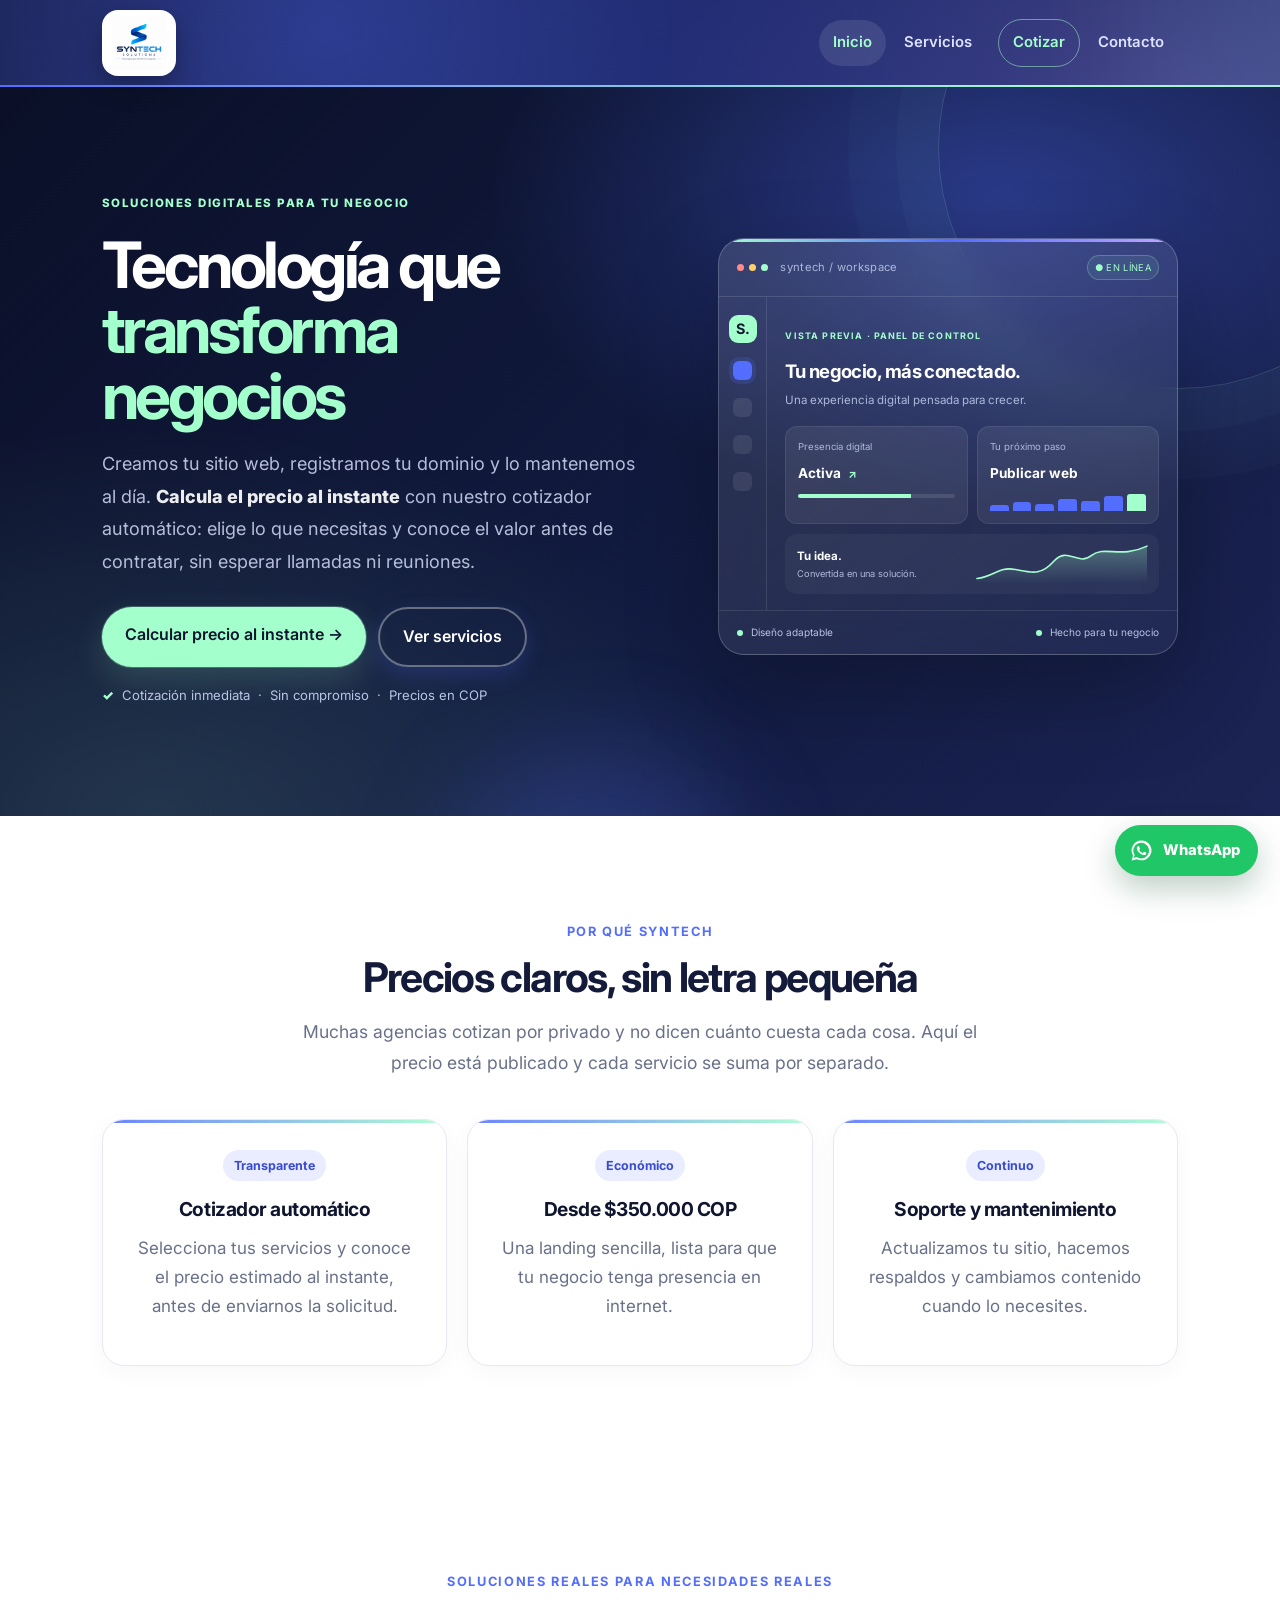
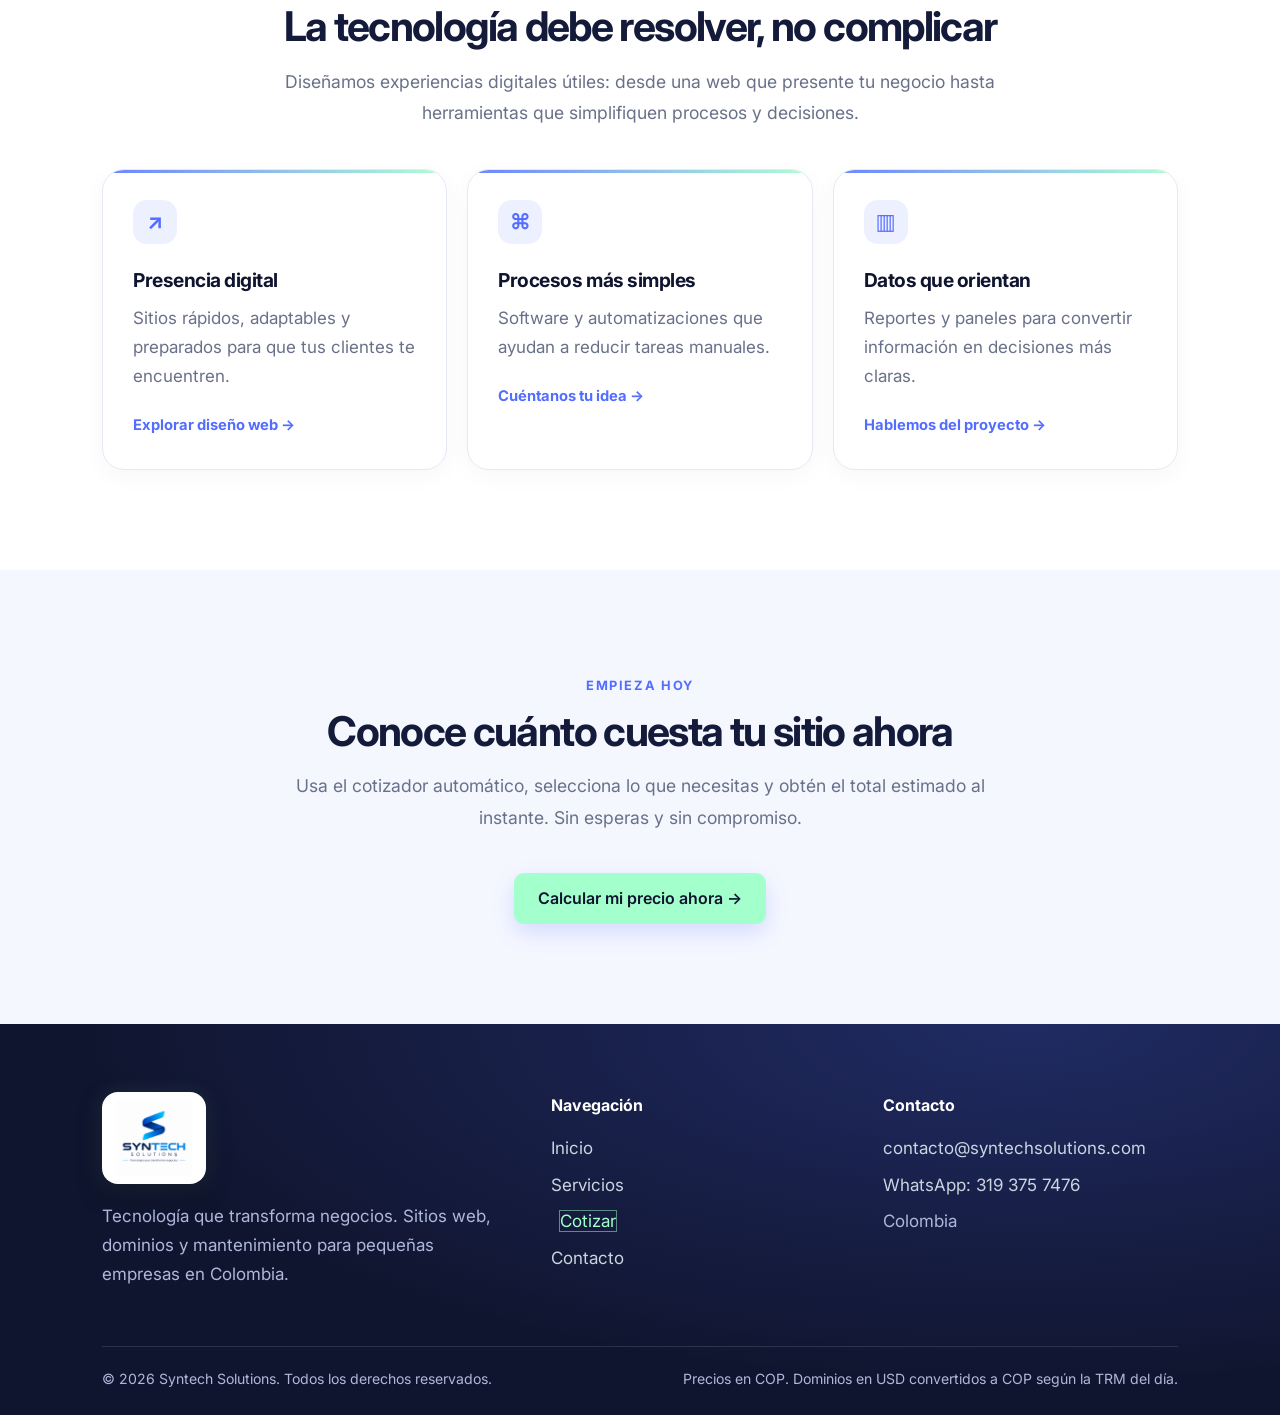
==== index.html @ 9e9812a6 "Sitio web Syntech Solutions v7 Cuatro páginas (inicio, servicios, cotizar, contacto), cotizador en l" ====
<!DOCTYPE html>
<html lang="es">
<head>
<meta charset="UTF-8">
<meta name="viewport" content="width=device-width, initial-scale=1.0">
<title>Sitios web en Colombia desde $350.000 | Syntech Solutions</title>
<meta name="description" content="Creamos tu sitio web desde $350.000 COP, registramos tu dominio .com y damos mantenimiento. Cotiza el precio al instante, sin llamadas ni reuniones.">
<link rel="stylesheet" href="assets/styles.css">
<link rel="icon" href="assets/logo.png">
<link rel="apple-touch-icon" href="assets/logo.png">
<link rel="canonical" href="https://www.syntechsolutions.com/">
<link rel="alternate" hreflang="es-CO" href="https://www.syntechsolutions.com/">
<link rel="alternate" hreflang="x-default" href="https://www.syntechsolutions.com/">
<meta name="robots" content="index, follow, max-image-preview:large, max-snippet:-1">
<meta name="author" content="Syntech Solutions">
<meta name="geo.region" content="CO">
<meta name="theme-color" content="#0c1027">
<link rel="preconnect" href="https://fonts.googleapis.com">
<link rel="preconnect" href="https://fonts.gstatic.com" crossorigin>
<link rel="stylesheet" href="https://fonts.googleapis.com/css2?family=Inter:wght@400;500;600;700;800&display=swap">
<meta property="og:type" content="website">
<meta property="og:site_name" content="Syntech Solutions">
<meta property="og:locale" content="es_CO">
<meta property="og:title" content="Syntech Solutions | Sitios web, dominios y mantenimiento">
<meta property="og:description" content="Creamos tu sitio web desde $350.000 COP, registramos tu dominio .com y damos mantenimiento. Cotiza el precio al instante, sin llamadas ni reuniones.">
<meta property="og:url" content="https://www.syntechsolutions.com/">
<meta property="og:image" content="https://www.syntechsolutions.com/assets/logo.png">
<meta property="og:image:width" content="640">
<meta property="og:image:height" content="640">
<meta property="og:image:alt" content="Logo de Syntech Solutions">
<meta name="twitter:card" content="summary_large_image">
<meta name="twitter:title" content="Syntech Solutions | Sitios web, dominios y mantenimiento">
<meta name="twitter:description" content="Creamos tu sitio web desde $350.000 COP, registramos tu dominio .com y damos mantenimiento. Cotiza el precio al instante, sin llamadas ni reuniones.">
<meta name="twitter:image" content="https://www.syntechsolutions.com/assets/logo.png">
<script type="application/ld+json">
{
  "@context": "https://schema.org",
  "@type": "LocalBusiness",
  "@id": "https://www.syntechsolutions.com/#business",
  "name": "Syntech Solutions",
  "url": "https://www.syntechsolutions.com/",
  "logo": "https://www.syntechsolutions.com/assets/logo.png",
  "image": "https://www.syntechsolutions.com/assets/logo.png",
  "description": "Diseño de sitios web, dominios, mantenimiento y tiendas en línea en Colombia.",
  "telephone": "+57-319-375-7476",
  "email": "contacto@syntechsolutions.com",
  "priceRange": "$$",
  "areaServed": {
    "@type": "Country",
    "name": "Colombia"
  },
  "address": {
    "@type": "PostalAddress",
    "addressCountry": "CO"
  },
  "contactPoint": {
    "@type": "ContactPoint",
    "telephone": "+57-319-375-7476",
    "contactType": "sales",
    "areaServed": "CO",
    "availableLanguage": "Spanish"
  }
}
</script>
<script type="application/ld+json">
{
  "@context": "https://schema.org",
  "@type": "WebSite",
  "@id": "https://www.syntechsolutions.com/#website",
  "url": "https://www.syntechsolutions.com/",
  "name": "Syntech Solutions",
  "inLanguage": "es-CO",
  "publisher": {
    "@id": "https://www.syntechsolutions.com/#business"
  }
}
</script>
</head>
<body>

<header class="site-header">
  <div class="container">
    <a href="index.html" class="logo"><img src="assets/logo.png" alt="Syntech Solutions" width="640" height="640"></a>
    <button class="nav-toggle" type="button" aria-label="Abrir menú" aria-expanded="false">☰</button>
    <nav class="main-nav" id="mainNav">
      <a href="index.html" class="active">Inicio</a>
      <a href="servicios.html">Servicios</a>
      <a href="cotizar.html" class="nav-cta">Cotizar</a>
      <a href="contacto.html">Contacto</a>
    </nav>
  </div>
</header>

<main>
  <section class="hero">
    <div class="container">
      <div class="hero-copy">
        <span class="eyebrow hero-eyebrow">SOLUCIONES DIGITALES PARA TU NEGOCIO</span>
        <h1>Tecnología que <em>transforma negocios</em></h1>
        <p class="lead">Creamos tu sitio web, registramos tu dominio y lo mantenemos al día. <strong>Calcula el precio al instante</strong> con nuestro cotizador automático: elige lo que necesitas y conoce el valor antes de contratar, sin esperar llamadas ni reuniones.</p>
        <div class="actions">
          <a class="btn btn-accent" href="cotizar.html">Calcular precio al instante <span aria-hidden="true">→</span></a>
          <a class="btn btn-outline" href="servicios.html">Ver servicios</a>
        </div>
        <p class="quote-promise"><span aria-hidden="true">✓</span> Cotización inmediata <span aria-hidden="true">·</span> Sin compromiso <span aria-hidden="true">·</span> Precios en COP</p>
      </div>
      <div class="hero-card product-preview">
        <div class="preview-top"><span class="preview-dots"><i></i><i></i><i></i></span><span>syntech / workspace</span><span class="live-pill">● EN LÍNEA</span></div>
        <div class="preview-body">
          <div class="preview-sidebar"><b>S.</b><span class="selected"></span><span></span><span></span><span></span></div>
          <div class="preview-main">
            <div class="preview-greeting"><small>VISTA PREVIA · PANEL DE CONTROL</small><h3>Tu negocio, más conectado.</h3><p>Una experiencia digital pensada para crecer.</p></div>
            <div class="preview-metrics"><div><small>Presencia digital</small><strong>Activa <i>↗</i></strong><span class="metric-line"></span></div><div><small>Tu próximo paso</small><strong>Publicar web</strong><span class="metric-bars"><i></i><i></i><i></i><i></i><i></i><i></i><i></i></span></div></div>
            <div class="preview-chart"><div><b>Tu idea.</b><span>Convertida en una solución.</span></div><svg viewBox="0 0 320 75" role="img" aria-label="Gráfico ascendente decorativo"><defs><linearGradient id="chartFill" x1="0" x2="0" y1="0" y2="1"><stop offset="0" stop-color="#a3ffcb" stop-opacity=".3"/><stop offset="1" stop-color="#a3ffcb" stop-opacity="0"/></linearGradient></defs><path d="M0 65 C35 60 40 42 72 48 S120 60 145 32 S190 42 215 22 S270 28 320 4 L320 75 L0 75Z" fill="url(#chartFill)"/><path d="M0 65 C35 60 40 42 72 48 S120 60 145 32 S190 42 215 22 S270 28 320 4" fill="none" stroke="#a3ffcb" stroke-width="3" stroke-linecap="round"/></svg></div>
          </div>
        </div>
        <div class="preview-foot"><span><i></i> Diseño adaptable</span><span><i></i> Hecho para tu negocio</span></div>
      </div>
    </div>
  </section>

  <section class="block">
    <div class="container center">
      <span class="eyebrow">Por qué Syntech</span>
      <h2 class="title">Precios claros, sin letra pequeña</h2>
      <p class="intro">Muchas agencias cotizan por privado y no dicen cuánto cuesta cada cosa. Aquí el precio está publicado y cada servicio se suma por separado.</p>
      <div class="grid">
        <div class="card">
          <span class="tag">Transparente</span>
          <h3>Cotizador automático</h3>
          <p>Selecciona tus servicios y conoce el precio estimado al instante, antes de enviarnos la solicitud.</p>
        </div>
        <div class="card">
          <span class="tag">Económico</span>
          <h3>Desde $350.000 COP</h3>
          <p>Una landing sencilla, lista para que tu negocio tenga presencia en internet.</p>
        </div>
        <div class="card">
          <span class="tag">Continuo</span>
          <h3>Soporte y mantenimiento</h3>
          <p>Actualizamos tu sitio, hacemos respaldos y cambiamos contenido cuando lo necesites.</p>
        </div>
      </div>
    </div>
  </section>

  <section class="block">
    <div class="container center">
      <span class="eyebrow">Soluciones reales para necesidades reales</span>
      <h2 class="title">La tecnología debe resolver, no complicar</h2>
      <p class="intro">Diseñamos experiencias digitales útiles: desde una web que presente tu negocio hasta herramientas que simplifiquen procesos y decisiones.</p>
      <div class="grid stagger-children">
        <div class="card capability-card"><span class="cap-icon">↗</span><h3>Presencia digital</h3><p>Sitios rápidos, adaptables y preparados para que tus clientes te encuentren.</p><a href="servicios.html">Explorar diseño web →</a></div>
        <div class="card capability-card"><span class="cap-icon">⌘</span><h3>Procesos más simples</h3><p>Software y automatizaciones que ayudan a reducir tareas manuales.</p><a href="contacto.html">Cuéntanos tu idea →</a></div>
        <div class="card capability-card"><span class="cap-icon">▥</span><h3>Datos que orientan</h3><p>Reportes y paneles para convertir información en decisiones más claras.</p><a href="contacto.html">Hablemos del proyecto →</a></div>
      </div>
    </div>
  </section>

  <section class="block soft">
    <div class="container center">
      <span class="eyebrow">Empieza hoy</span>
      <h2 class="title">Conoce cuánto cuesta tu sitio ahora</h2>
      <p class="intro">Usa el cotizador automático, selecciona lo que necesitas y obtén el total estimado al instante. Sin esperas y sin compromiso.</p>
      <a class="btn btn-accent" href="cotizar.html">Calcular mi precio ahora →</a>
    </div>
  </section>
</main>

<footer class="site-footer">
  <div class="container">
    <div class="footer-grid">
      <div>
        <img class="footer-logo" src="assets/logo.png" alt="Syntech Solutions" width="640" height="640" loading="lazy" decoding="async">
        <p>Tecnología que transforma negocios. Sitios web, dominios y mantenimiento para pequeñas empresas en Colombia.</p>
      </div>
      <div>
        <h4>Navegación</h4>
        <ul>
          <li><a href="index.html">Inicio</a></li>
          <li><a href="servicios.html">Servicios</a></li>
          <li><a href="cotizar.html" class="nav-cta">Cotizar</a></li>
          <li><a href="contacto.html">Contacto</a></li>
        </ul>
      </div>
      <div>
        <h4>Contacto</h4>
        <ul>
          <li><a href="mailto:contacto@syntechsolutions.com">contacto@syntechsolutions.com</a></li>
          <li><a href="https://wa.me/573193757476?text=Hola%20Syntech%20Solutions%2C%20quiero%20informaci%C3%B3n%20sobre%20sus%20servicios." target="_blank" rel="noopener noreferrer">WhatsApp: 319 375 7476</a></li>
          <li>Colombia</li>
        </ul>
      </div>
    </div>
    <div class="footer-bottom">
      <span>© 2026 Syntech Solutions. Todos los derechos reservados.</span>
      <span>Precios en COP. Dominios en USD convertidos a COP según la TRM del día.</span>
    </div>
  </div>
</footer>

<a class="whatsapp-float" href="https://wa.me/573193757476?text=Hola%20Syntech%20Solutions%2C%20quiero%20informaci%C3%B3n%20sobre%20sus%20servicios." target="_blank" rel="noopener noreferrer" aria-label="Escríbenos por WhatsApp al 319 375 7476" title="Escríbenos por WhatsApp">
  <svg viewBox="0 0 32 32" aria-hidden="true" focusable="false"><path fill="currentColor" d="M16.02 3.2A12.65 12.65 0 0 0 5.16 22.34L3.4 28.8l6.62-1.73A12.7 12.7 0 1 0 16.02 3.2Zm0 22.99c-1.95 0-3.86-.52-5.53-1.51l-.4-.24-3.93 1.03 1.05-3.83-.26-.42a10.04 10.04 0 1 1 9.07 4.97Zm5.51-7.52c-.3-.15-1.77-.87-2.04-.97-.27-.1-.47-.15-.67.15-.2.3-.77.97-.94 1.17-.17.2-.35.22-.65.07-.3-.15-1.27-.47-2.42-1.5-.9-.8-1.5-1.78-1.68-2.08-.17-.3-.02-.46.13-.61.14-.13.3-.35.45-.52.15-.17.2-.3.3-.5.1-.2.05-.37-.02-.52-.08-.15-.67-1.62-.92-2.22-.24-.58-.49-.5-.67-.51h-.57c-.2 0-.52.07-.79.37-.27.3-1.04 1.02-1.04 2.49s1.07 2.89 1.22 3.09c.15.2 2.1 3.2 5.08 4.49.71.31 1.26.5 1.69.64.71.23 1.36.2 1.87.12.57-.08 1.77-.72 2.02-1.42.25-.7.25-1.3.17-1.42-.07-.13-.27-.2-.57-.35Z"/></svg>
  <span>WhatsApp</span>
</a>
<script src="assets/site-effects.js"></script>
</body>
</html>
---- assets/styles.css ----
:root {
  --brand: #1d4ed8;
  --brand-dark: #0f2a6b;
  --accent: #f59e0b;
  --text: #1f2937;
  --muted: #64748b;
  --bg: #ffffff;
  --soft: #f4f7fb;
  --border: #e2e8f0;
  --radius: 14px;
}

* { box-sizing: border-box; }
html { scroll-behavior: smooth; }
body {
  margin: 0;
  font-family: "Inter", system-ui, -apple-system, "Segoe UI", Roboto, Helvetica, Arial, sans-serif;
  font-size: 17px;
  color: var(--text);
  background: var(--bg);
  line-height: 1.7;
  -webkit-font-smoothing: antialiased;
}
@keyframes slideDown {
  from { transform: translateY(-100%); opacity: 0; }
  to { transform: translateY(0); opacity: 1; }
}
@keyframes shimmer {
  0% { background-position: 0% 50%; }
  100% { background-position: 200% 50%; }
}
@keyframes floatLogo {
  0%, 100% { transform: translateY(0); }
  50% { transform: translateY(-3px); }
}
@keyframes fadeUp {
  from { opacity: 0; transform: translateY(14px); }
  to { opacity: 1; transform: translateY(0); }
}
img { max-width: 100%; display: block; }
a { color: var(--brand); }
.container { max-width: 1120px; margin: 0 auto; padding: 0 22px; }
.is-hidden { display: none !important; }

/* Header */
.site-header {
  position: sticky; top: 0; z-index: 50;
  background: rgba(255,255,255,.94); backdrop-filter: blur(8px);
  border-bottom: 1px solid var(--border);
  animation: slideDown .6s ease-out both;
}
.site-header::after {
  content: ""; position: absolute; left: 0; right: 0; bottom: -1px; height: 3px;
  background: linear-gradient(90deg, var(--brand), var(--accent), #60a5fa, var(--brand));
  background-size: 200% 100%;
  animation: shimmer 4s linear infinite;
}
.site-header { position: sticky; }
.logo img { animation: floatLogo 4s ease-in-out infinite; }
.logo:hover img { animation-duration: 1.2s; }
.site-header .container {
  display: flex; align-items: center; justify-content: space-between;
  gap: 16px; min-height: 72px; flex-wrap: wrap; padding-top: 10px; padding-bottom: 10px;
}
.logo img { height: 44px; width: auto; }
.main-nav { display: flex; gap: 6px; flex-wrap: wrap; }
.main-nav a {
  color: var(--text); text-decoration: none; font-weight: 600;
  padding: 8px 14px; border-radius: 8px; position: relative;
  transition: color .25s, background .25s;
}
.main-nav a::after {
  content: ""; position: absolute; left: 14px; right: 14px; bottom: 3px; height: 2px;
  background: var(--accent); border-radius: 2px;
  transform: scaleX(0); transform-origin: left; transition: transform .3s ease;
}
.main-nav a:hover, .main-nav a.active { color: var(--brand); background: var(--soft); }
.main-nav a:hover::after, .main-nav a.active::after { transform: scaleX(1); }

/* Clientes */
.clients-grid {
  display: grid; gap: 18px;
  grid-template-columns: repeat(auto-fit, minmax(170px, 1fr));
}
.client-logo {
  background: #fff; border: 1px dashed #cbd5e1; border-radius: var(--radius);
  height: 96px; display: flex; align-items: center; justify-content: center;
  color: var(--muted); font-weight: 600; font-size: .95rem;
  transition: transform .25s, box-shadow .25s, border-color .25s;
  animation: fadeUp .6s ease both;
}
.client-logo:hover { transform: translateY(-4px); box-shadow: 0 10px 24px rgba(15,42,107,.10); border-color: var(--brand); }
.client-logo img { max-height: 56px; width: auto; }
.client-logo:nth-child(2) { animation-delay: .08s; }
.client-logo:nth-child(3) { animation-delay: .16s; }
.client-logo:nth-child(4) { animation-delay: .24s; }
.client-logo:nth-child(5) { animation-delay: .32s; }
.client-logo:nth-child(6) { animation-delay: .40s; }

/* Botones */
.btn {
  display: inline-block; background: var(--brand); color: #fff;
  padding: 12px 24px; border-radius: 10px; text-decoration: none;
  font-weight: 600; font-size: 1rem; border: 0; cursor: pointer;
  transition: background .2s, transform .2s;
}
.btn:hover { background: var(--brand-dark); transform: translateY(-1px); }
.btn-accent { background: var(--accent); color: #1f2937; }
.btn-accent:hover { background: #d97706; color: #fff; }
.btn-outline {
  background: transparent; color: var(--brand); border: 2px solid var(--brand);
}
.btn-outline:hover { background: var(--brand); color: #fff; }
.btn-small { padding: 9px 16px; font-size: 0.95rem; }

/* Hero */
.hero {
  background: linear-gradient(135deg, #0f2a6b 0%, #1d4ed8 60%, #3b82f6 100%);
  color: #fff; padding: 88px 0 96px;
}
.hero .container { display: grid; grid-template-columns: 1.2fr 1fr; gap: 40px; align-items: center; }
.hero h1 { font-size: 2.8rem; line-height: 1.15; margin: 0 0 18px; }
.hero p.lead { font-size: 1.2rem; opacity: .92; margin: 0 0 30px; }
.hero .actions { display: flex; gap: 12px; flex-wrap: wrap; }
.hero .btn-outline { color: #fff; border-color: #fff; }
.hero .btn-outline:hover { background: #fff; color: var(--brand-dark); }
.hero-card {
  background: rgba(255,255,255,.1); border: 1px solid rgba(255,255,255,.25);
  border-radius: var(--radius); padding: 28px;
}
.hero-card h3 { margin: 0 0 10px; font-size: 1.2rem; }
.hero-card ul { margin: 0; padding-left: 18px; }
.hero-card li { margin-bottom: 6px; }

/* Secciones */
section.block { padding: 80px 0; }
section.block.soft { background: var(--soft); }
.eyebrow {
  display: inline-block; font-size: .8rem; font-weight: 700; letter-spacing: .08em;
  text-transform: uppercase; color: var(--brand); margin-bottom: 10px;
}
h2.title { font-size: 2.1rem; line-height: 1.2; margin: 0 0 14px; color: var(--brand-dark); }
p.intro { font-size: 1.1rem; color: var(--muted); max-width: 720px; margin: 0 0 40px; }
.center { text-align: center; }
.center p.intro { margin-left: auto; margin-right: auto; }

/* Cards */
.grid { display: grid; gap: 22px; grid-template-columns: repeat(auto-fit, minmax(250px, 1fr)); }
.card {
  background: #fff; border: 1px solid var(--border); border-radius: var(--radius);
  padding: 28px; position: relative; overflow: hidden;
  transition: transform .2s, box-shadow .2s;
}
.card::before {
  content: ""; position: absolute; top: 0; left: 0; right: 0; height: 4px;
  background: linear-gradient(90deg, var(--brand), #60a5fa);
}
.card:hover { transform: translateY(-4px); box-shadow: 0 12px 30px rgba(15,42,107,.10); }
.card h3 { margin: 0 0 8px; font-size: 1.2rem; color: var(--brand-dark); }
.card p { color: var(--muted); margin: 0 0 14px; }
.price { font-size: 1.5rem; font-weight: 800; color: var(--brand); }
.price small { font-size: .9rem; font-weight: 500; color: var(--muted); }
.tag {
  display: inline-block; background: #fef3c7; color: #92400e; font-size: .78rem;
  font-weight: 700; padding: 3px 10px; border-radius: 999px; margin-bottom: 12px;
}
ul.check { list-style: none; padding: 0; margin: 14px 0 0; }
ul.check li { padding-left: 24px; position: relative; margin-bottom: 6px; color: var(--text); font-size: .95rem; }
ul.check li::before {
  content: "✓"; position: absolute; left: 0; color: var(--brand); font-weight: 800;
}

/* Explicación páginas adicionales */
.info-box {
  background: #eff6ff; border-left: 4px solid var(--brand); border-radius: 10px;
  padding: 18px 22px; margin-top: 30px;
}
.info-box strong { color: var(--brand-dark); }
.chips { display: flex; flex-wrap: wrap; gap: 8px; margin-top: 10px; }
.chips span {
  background: #fff; border: 1px solid var(--border); border-radius: 999px;
  padding: 4px 12px; font-size: .9rem;
}

/* Cotizador */
.quote-wrap { display: grid; grid-template-columns: 1fr 360px; gap: 28px; align-items: start; }
@media (max-width: 900px) { .quote-wrap { grid-template-columns: 1fr; } }
.opt {
  background: #fff; border: 1px solid var(--border); border-radius: 12px;
  padding: 18px 20px; margin-bottom: 14px;
}
.opt-head { display: flex; justify-content: space-between; align-items: center; gap: 12px; flex-wrap: wrap; }
.opt-head label { display: flex; align-items: center; gap: 10px; font-weight: 600; cursor: pointer; }
.opt-head input[type=checkbox] { width: 18px; height: 18px; accent-color: var(--brand); }
.opt p.desc { margin: 8px 0 0 28px; color: var(--muted); font-size: .92rem; }
.opt-controls { margin: 12px 0 0 28px; display: flex; gap: 10px; flex-wrap: wrap; align-items: center; }
select, input[type=number] {
  padding: 9px 12px; border: 1px solid var(--border); border-radius: 8px;
  font: inherit; background: #fff;
}
input[type=number] { width: 90px; }
.opt-price { font-weight: 700; color: var(--brand); white-space: nowrap; }
.summary {
  background: #fff; border: 1px solid var(--border); border-radius: var(--radius);
  padding: 26px; position: sticky; top: 96px;
  box-shadow: 0 10px 30px rgba(15,42,107,.08);
}
.summary h3 { margin: 0 0 14px; color: var(--brand-dark); }
.summary ul { list-style: none; padding: 0; margin: 0 0 14px; }
.summary li {
  display: flex; justify-content: space-between; gap: 12px;
  padding: 9px 0; border-bottom: 1px dashed var(--border); font-size: .95rem;
}
.summary .total { font-size: 1.6rem; font-weight: 800; color: var(--brand-dark); margin: 10px 0 4px; }
.summary .fine { font-size: .82rem; color: var(--muted); margin: 0 0 16px; }
.summary .btn { width: 100%; text-align: center; }

/* Formularios */
form.contact { display: grid; gap: 12px; }
form.contact input, form.contact textarea {
  padding: 12px 14px; border: 1px solid var(--border); border-radius: 10px; font: inherit;
}
form.contact button { justify-self: start; }

/* Footer */
.site-footer { background: var(--brand-dark); color: #cbd5e1; padding: 60px 0 24px; margin-top: 0; }
.footer-grid { display: grid; grid-template-columns: 1.4fr 1fr 1fr; gap: 36px; }
@media (max-width: 760px) { .footer-grid { grid-template-columns: 1fr; } }
.site-footer img { height: 40px; width: auto; margin-bottom: 14px; }
.site-footer h4 { color: #fff; margin: 0 0 14px; font-size: 1rem; }
.site-footer ul { list-style: none; padding: 0; margin: 0; }
.site-footer li { margin-bottom: 8px; }
.site-footer a { color: #cbd5e1; text-decoration: none; }
.site-footer a:hover { color: #fff; }
.footer-bottom {
  border-top: 1px solid rgba(255,255,255,.15); margin-top: 40px; padding-top: 20px;
  font-size: .88rem; display: flex; justify-content: space-between; flex-wrap: wrap; gap: 10px;
}

@media (max-width: 860px) {
  .hero .container { grid-template-columns: 1fr; }
  .hero h1 { font-size: 2.2rem; }
  h2.title { font-size: 1.75rem; }
}


/* ===== Syntech visual refresh: product-led, animated and responsive ===== */
:root {
  --brand: #536dff;
  --brand-dark: #10152f;
  --accent: #a3ffcb;
  --text: #20243a;
  --muted: #69718a;
  --soft: #f5f7ff;
  --border: #e4e8f4;
  --radius: 20px;
}
body { color: var(--text); overflow-x: hidden; }
::selection { background: #a3ffcb; color: #10152f; }
.site-header {
  background: rgba(12, 16, 39, .91);
  border-bottom: 1px solid rgba(255,255,255,.12);
  backdrop-filter: blur(18px);
  color: #fff;
}
.site-header::after {
  height: 2px;
  background: linear-gradient(90deg,#536dff,#a3ffcb,#b9a4ff,#536dff);
  background-size: 250% 100%;
}
.site-header .container { min-height: 82px; }
.logo img { height: 48px; filter: drop-shadow(0 0 12px rgba(163,255,203,.15)); }
.main-nav { align-items: center; gap: 4px; }
.main-nav a { color: #dce2ff; padding: 10px 14px; border-radius: 999px; font-size: .93rem; }
.main-nav a:hover,.main-nav a.active { background: rgba(255,255,255,.1); color: #a3ffcb; }
.main-nav a::after { display:none; }
.nav-cta { border: 1px solid rgba(163,255,203,.5); color:#a3ffcb!important; margin-left:8px; }
.nav-toggle { display:none; border:1px solid rgba(255,255,255,.22); background:rgba(255,255,255,.08); color:#fff; border-radius:12px; width:44px; height:44px; font-size:1.35rem; cursor:pointer; }
.hero {
  position:relative; isolation:isolate; overflow:hidden;
  background:
    radial-gradient(ellipse at 78% 15%,rgba(83,109,255,.38),transparent 36%),
    radial-gradient(ellipse at 12% 100%,rgba(163,255,203,.13),transparent 38%),
    linear-gradient(135deg,#0b1028 0%,#111a3f 55%,#1b2454 100%);
  padding: 100px 0 110px;
}
.hero::before,.hero::after { content:""; position:absolute; z-index:-1; pointer-events:none; border-radius:50%; }
.hero::before { width:480px;height:480px;right:-140px;top:-180px;border:1px solid rgba(163,255,203,.17);box-shadow:0 0 0 42px rgba(163,255,203,.025),0 0 0 90px rgba(163,255,203,.02);animation:orbitGlow 18s linear infinite; }
.hero::after { width:300px;height:300px;left:35%;bottom:-230px;background:rgba(83,109,255,.22);filter:blur(50px); }
@keyframes orbitGlow { to { transform:rotate(360deg); } }
.hero .container { grid-template-columns:1.08fr .92fr; gap:clamp(30px,6vw,88px); position:relative; }
.hero h1 { font-size:clamp(2.7rem,5vw,4.65rem); line-height:1.03; letter-spacing:-.055em; max-width:720px; }
.hero h1 em { color:#a3ffcb; font-style:normal; }
.hero p.lead { color:#c4cbe7; font-size:1.13rem; max-width:620px; line-height:1.8; }
.hero .eyebrow { color:#a3ffcb; }
.hero .btn { border-radius:999px; padding:14px 23px; }
.btn { box-shadow:0 8px 22px rgba(83,109,255,.2); transition:transform .25s,box-shadow .25s,background .25s; }
.btn:hover { transform:translateY(-3px);box-shadow:0 14px 32px rgba(83,109,255,.28); }
.btn-accent { background:#a3ffcb;color:#10152f; }
.btn-accent:hover { background:#c0ffdc;color:#10152f; }
.hero .btn-outline { border-color:rgba(255,255,255,.35); color:#fff; }
.hero-card {
  position:relative; overflow:hidden; border-radius:26px; padding:30px;
  background:linear-gradient(145deg,rgba(255,255,255,.13),rgba(255,255,255,.045));
  border:1px solid rgba(255,255,255,.2); box-shadow:0 35px 90px rgba(0,0,0,.25);
  backdrop-filter:blur(18px); animation:cardFloat 6s ease-in-out infinite;
}
.hero-card::before { content:"";position:absolute;inset:0 0 auto;height:3px;background:linear-gradient(90deg,#a3ffcb,#536dff,#c0a7ff); }
@keyframes cardFloat { 0%,100%{transform:translateY(0)}50%{transform:translateY(-8px)} }
.hero-card h3 { color:#fff;font-size:1.2rem; }
.hero-card ul { color:#d3d9f0; padding-left:20px; }
.hero-card li { padding:5px 0; }
.hero-card li::marker { color:#a3ffcb; }
section.block { padding:clamp(58px,8vw,100px) 0; }
h2.title { color:#141a3a; font-size:clamp(1.8rem,3.2vw,2.8rem); letter-spacing:-.04em; }
.eyebrow { color:#536dff; letter-spacing:.13em; }
p.intro { line-height:1.8; }
.block.soft { background:linear-gradient(180deg,#f5f7ff,#eef2ff); }
.grid { gap:20px; }
.card {
  border-radius:22px; padding:30px; border:1px solid #e5e9f5;
  box-shadow:0 6px 24px rgba(23,33,78,.035);
  transition:transform .3s cubic-bezier(.2,.8,.2,1),box-shadow .3s,border-color .3s;
}
.card::before { height:3px;background:linear-gradient(90deg,#536dff,#a3ffcb);opacity:.85; }
.card:hover { transform:translateY(-7px);box-shadow:0 22px 48px rgba(28,39,92,.11);border-color:#c8d0ff; }
.card h3 { letter-spacing:-.025em; }
.tag { background:#e9edff;color:#394bd1;border-radius:999px;padding:5px 11px; }
.price { color:#4f63f5; }
.info-box { background:#eef2ff;border-radius:14px;border-left-color:#536dff; }
.chips span { border-radius:999px; }
.opt { border-radius:18px; padding:22px; box-shadow:0 8px 25px rgba(24,34,82,.035); transition:border-color .2s,transform .2s,box-shadow .2s; }
.opt:focus-within,.opt:hover { border-color:#bfc8ff; box-shadow:0 12px 30px rgba(35,49,120,.08); }
.summary { border-radius:22px; border-color:#dfe4f6; box-shadow:0 20px 55px rgba(22,31,82,.12); }
.summary .total { color:#4d60ef; }
form.contact input,form.contact textarea,form.contact select { width:100%; background:#fbfcff; border-radius:12px; border-color:#dfe4f3; transition:border-color .2s,box-shadow .2s; }
form.contact input:focus,form.contact textarea:focus,form.contact select:focus { outline:none;border-color:#536dff;box-shadow:0 0 0 4px rgba(83,109,255,.12); }
.site-footer { background:radial-gradient(ellipse at 80% 0%,#202b63,#10152f 65%); color:#aeb8db; padding-top:68px; }
.site-footer img { filter:drop-shadow(0 0 10px rgba(163,255,203,.1)); }
.site-footer a { transition:color .2s; }
.footer-bottom { border-color:rgba(255,255,255,.12); }
.reveal { opacity:0; transform:translateY(22px); transition:opacity .7s ease,transform .7s cubic-bezier(.2,.8,.2,1); }
.reveal.is-visible { opacity:1; transform:translateY(0); }
.stagger-children > * { opacity:0; transform:translateY(16px); animation:fadeUp .65s ease forwards; }
.stagger-children > *:nth-child(2){animation-delay:.08s}.stagger-children > *:nth-child(3){animation-delay:.16s}.stagger-children > *:nth-child(4){animation-delay:.24s}
.scroll-progress { position:fixed;top:0;left:0;height:3px;width:0;background:linear-gradient(90deg,#536dff,#a3ffcb);z-index:1000; }
.back-top { position:fixed;right:22px;bottom:22px;z-index:40;width:46px;height:46px;border:0;border-radius:50%;background:#a3ffcb;color:#10152f;font-size:1.2rem;box-shadow:0 8px 25px #10152f30;cursor:pointer;opacity:0;transform:translateY(12px);pointer-events:none;transition:.25s; }
.back-top.visible { opacity:1;transform:none;pointer-events:auto; }
@media(max-width:860px) {
 .site-header .container { flex-wrap:nowrap;min-height:72px; }
 .nav-toggle { display:block;flex-shrink:0; }
 .main-nav { display:none;position:absolute;top:100%;left:0;right:0;padding:14px 22px 20px;background:rgba(12,16,39,.98);border-bottom:1px solid rgba(255,255,255,.12);flex-direction:column;align-items:stretch;gap:5px;box-shadow:0 18px 30px #080d2530; }
 .main-nav.open { display:flex; }
 .main-nav a { padding:12px 14px;border-radius:12px; }
 .main-nav .nav-cta { margin:5px 0 0;text-align:center; }
 .hero { padding:70px 0 76px; }
 .hero .container { grid-template-columns:1fr; }
 .hero h1 { font-size:clamp(2.5rem,9vw,3.5rem); }
 .hero-card { animation:none; }
 .footer-grid { grid-template-columns:1fr;gap:28px; }
}
@media(prefers-reduced-motion:reduce) {
 *,*::before,*::after { animation-duration:.01ms!important;animation-iteration-count:1!important;scroll-behavior:auto!important;transition-duration:.01ms!important; }
 .reveal { opacity:1;transform:none; }
}

/* Interactive product mockup in the homepage hero */
.product-preview { padding:0; color:#fff; min-width:0; }
.preview-top { display:flex;align-items:center;gap:12px;padding:16px 18px;border-bottom:1px solid rgba(255,255,255,.12);font-size:.7rem;color:#aeb8db;letter-spacing:.03em; }
.preview-dots { display:flex;gap:5px; }.preview-dots i { width:7px;height:7px;border-radius:50%;background:#657095; }.preview-dots i:first-child{background:#ff8b8b}.preview-dots i:nth-child(2){background:#ffd16a}.preview-dots i:nth-child(3){background:#a3ffcb}
.live-pill { margin-left:auto;font-size:.58rem;color:#a3ffcb;background:#a3ffcb16;border:1px solid #a3ffcb40;padding:4px 7px;border-radius:999px;white-space:nowrap; }
.preview-body { display:grid;grid-template-columns:48px 1fr;min-height:295px; }
.preview-sidebar { border-right:1px solid rgba(255,255,255,.1);display:flex;align-items:center;flex-direction:column;gap:18px;padding:18px 8px; }
.preview-sidebar b { display:grid;place-items:center;width:28px;height:28px;border-radius:9px;background:#a3ffcb;color:#10152f;font-size:.9rem; }
.preview-sidebar span { width:19px;height:19px;border-radius:6px;background:#ffffff16; }.preview-sidebar span.selected{background:#536dff;box-shadow:0 0 0 4px #536dff30}
.preview-main { padding:22px 18px 16px;min-width:0; }
.preview-greeting small { color:#a3ffcb;font-size:.56rem;letter-spacing:.13em;font-weight:700; }
.preview-greeting h3 { margin:8px 0 4px;font-size:1.16rem;letter-spacing:-.03em; }
.preview-greeting p { margin:0;color:#aeb8db;font-size:.72rem;line-height:1.5; }
.preview-metrics { display:grid;grid-template-columns:1fr 1fr;gap:9px;margin-top:17px; }
.preview-metrics>div { padding:12px;border-radius:12px;background:rgba(255,255,255,.07);border:1px solid rgba(255,255,255,.08);min-width:0; }
.preview-metrics small { display:block;color:#aeb8db;font-size:.6rem; }
.preview-metrics strong { display:block;margin:7px 0 9px;font-size:.85rem; }.preview-metrics strong i{font-size:.7rem;color:#a3ffcb;font-style:normal;margin-left:4px}
.metric-line { display:block;width:100%;height:4px;border-radius:5px;background:linear-gradient(90deg,#a3ffcb 72%,#ffffff1c 72%); }
.metric-bars { height:17px;display:flex;align-items:end;gap:4px; }.metric-bars i{display:block;flex:1;border-radius:3px 3px 0 0;background:#536dff}.metric-bars i:nth-child(1){height:35%}.metric-bars i:nth-child(2){height:58%}.metric-bars i:nth-child(3){height:42%}.metric-bars i:nth-child(4){height:76%}.metric-bars i:nth-child(5){height:60%}.metric-bars i:nth-child(6){height:90%}.metric-bars i:nth-child(7){height:100%;background:#a3ffcb}
.preview-chart { margin-top:10px;display:flex;align-items:center;justify-content:space-between;gap:6px;padding:10px 12px;border-radius:12px;background:rgba(255,255,255,.045); }
.preview-chart div { flex-shrink:0; }.preview-chart b,.preview-chart span { display:block; }.preview-chart b{font-size:.72rem}.preview-chart span{font-size:.58rem;color:#aeb8db}.preview-chart svg{width:54%;max-width:170px;overflow:visible}
.preview-foot { display:flex;justify-content:space-between;gap:10px;padding:13px 18px;border-top:1px solid rgba(255,255,255,.1);color:#b9c3e5;font-size:.63rem; }
.preview-foot i { display:inline-block;width:6px;height:6px;border-radius:50%;background:#a3ffcb;margin-right:5px; }
.capability-card { text-align:left; }.cap-icon { display:grid;place-items:center;width:44px;height:44px;border-radius:14px;background:#edf0ff;color:#536dff;font-size:1.35rem;font-weight:700;margin-bottom:20px; }.capability-card a { display:inline-block;margin-top:8px;text-decoration:none;font-weight:700;font-size:.92rem;color:#536dff; }.capability-card a:hover { color:#2838b5; }
@media(max-width:520px){.preview-body{grid-template-columns:36px 1fr}.preview-sidebar{padding:15px 5px}.preview-main{padding:18px 11px 12px}.preview-chart span{max-width:115px}.preview-foot{font-size:.55rem;padding:12px 10px}.preview-top{padding:13px 12px}}


/* Homepage clarity: readable brand, stronger headline and immediate quote CTA */
.logo img { width: 220px; height: auto; max-height: 54px; }
.hero h1 { color: #ffffff; text-wrap: balance; }
.hero h1 em { color: #a3ffcb; }
.hero-eyebrow { display: inline-block; color: #a3ffcb; font-size: .72rem; font-weight: 800; margin-bottom: 18px; }
.hero-copy .lead strong { color: #ffffff; font-weight: 800; }
.hero .btn-accent { box-shadow: 0 0 0 1px rgba(163,255,203,.25), 0 12px 32px rgba(163,255,203,.16); }
.quote-promise { display: flex; flex-wrap: wrap; gap: 8px; align-items: center; color: #b9c4e6; font-size: .82rem; margin: 17px 0 0 !important; }
.quote-promise span:first-child { color: #a3ffcb; font-weight: 900; }
@media(max-width:520px) { .logo img { width: 178px; max-height: 46px; } .hero-eyebrow { font-size: .64rem; letter-spacing: .08em; } .quote-promise { font-size: .76rem; } }

/* WhatsApp: contacto persistente en todas las páginas */
.whatsapp-float { position:fixed; right:22px; bottom:24px; z-index:90; display:flex; align-items:center; gap:9px; padding:13px 18px 13px 14px; border-radius:999px; background:#20c766; color:#fff; font-weight:800; font-size:.92rem; text-decoration:none; box-shadow:0 12px 32px rgba(11,80,43,.28); transition:transform .2s ease,box-shadow .2s ease,background .2s ease; }
.whatsapp-float svg { width:25px; height:25px; flex:none; }
.whatsapp-float:hover { background:#16b85a; transform:translateY(-4px); box-shadow:0 16px 36px rgba(11,80,43,.36); }
.whatsapp-float:focus-visible { outline:3px solid #10152f; outline-offset:4px; }
.back-top { bottom:92px; }
@media(max-width:520px) { .whatsapp-float { right:14px; bottom:16px; padding:12px; gap:0; } .whatsapp-float span { position:absolute; width:1px; height:1px; padding:0; margin:-1px; overflow:hidden; clip:rect(0,0,0,0); white-space:nowrap; border:0; } .whatsapp-float svg { width:28px;height:28px; } .back-top { bottom:78px; right:17px; } }

/* ===== v4: header animado y logo nuevo ===== */
@keyframes headerAurora {
  0%   { background-position: 0% 0%, 100% 0%, 50% 100%, 0% 50%, 0 0; }
  50%  { background-position: 100% 60%, 0% 40%, 20% 100%, 100% 50%, 14px 14px; }
  100% { background-position: 40% 100%, 60% 100%, 90% 60%, 0% 50%, 28px 28px; }
}
.site-header { isolation: isolate; }
.site-header::before {
  content: ""; position: absolute; inset: 0; z-index: -1; pointer-events: none;
  background-image:
    radial-gradient(circle at 15% 20%, rgba(83,109,255,.45), transparent 42%),
    radial-gradient(circle at 80% 30%, rgba(163,255,203,.25), transparent 40%),
    radial-gradient(circle at 55% 110%, rgba(185,164,255,.32), transparent 45%),
    linear-gradient(115deg, #0c1027 0%, #16216a 50%, #0c1027 100%),
    url("data:image/svg+xml,%3Csvg xmlns='http://www.w3.org/2000/svg' width='28' height='28'%3E%3Ccircle cx='2' cy='2' r='1.2' fill='%23ffffff' fill-opacity='.22'/%3E%3C/svg%3E");
  background-size: 170% 170%, 170% 170%, 170% 170%, 220% 220%, 28px 28px;
  background-repeat: no-repeat, no-repeat, no-repeat, no-repeat, repeat;
  animation: headerAurora 16s ease-in-out infinite alternate;
}
.logo {
  display: inline-flex; align-items: center; background: #fff; border-radius: 16px;
  padding: 6px 10px; box-shadow: 0 10px 26px rgba(0,0,0,.28);
  transition: transform .25s ease, box-shadow .25s ease;
}
.logo:hover { transform: translateY(-2px); box-shadow: 0 14px 32px rgba(163,255,203,.25); }
.site-header .logo img { height: 66px; width: auto; filter: none; }
.site-footer .footer-logo {
  background: #fff; border-radius: 16px; padding: 8px 14px;
  height: 92px; width: auto; display: block; margin-bottom: 18px;
  box-shadow: 0 10px 26px rgba(0,0,0,.25);
}
@media (prefers-reduced-motion: reduce) {
  .site-header::before { animation: none; }
  .logo:hover { transform: none; }
}

/* ===== SEO: preguntas frecuentes ===== */
.faq { display: grid; gap: 12px; max-width: 820px; margin: 0 auto; text-align: left; }
.faq details { background: #fff; border: 1px solid #dfe4f3; border-radius: 14px; padding: 18px 22px; }
.faq summary { font-weight: 700; color: #0f2a6b; cursor: pointer; list-style: none; }
.faq summary::-webkit-details-marker { display: none; }
.faq summary::after { content: "+"; float: right; color: #536dff; font-weight: 800; }
.faq details[open] summary::after { content: "–"; }
.faq p { margin: 10px 0 0; color: #5b6482; }
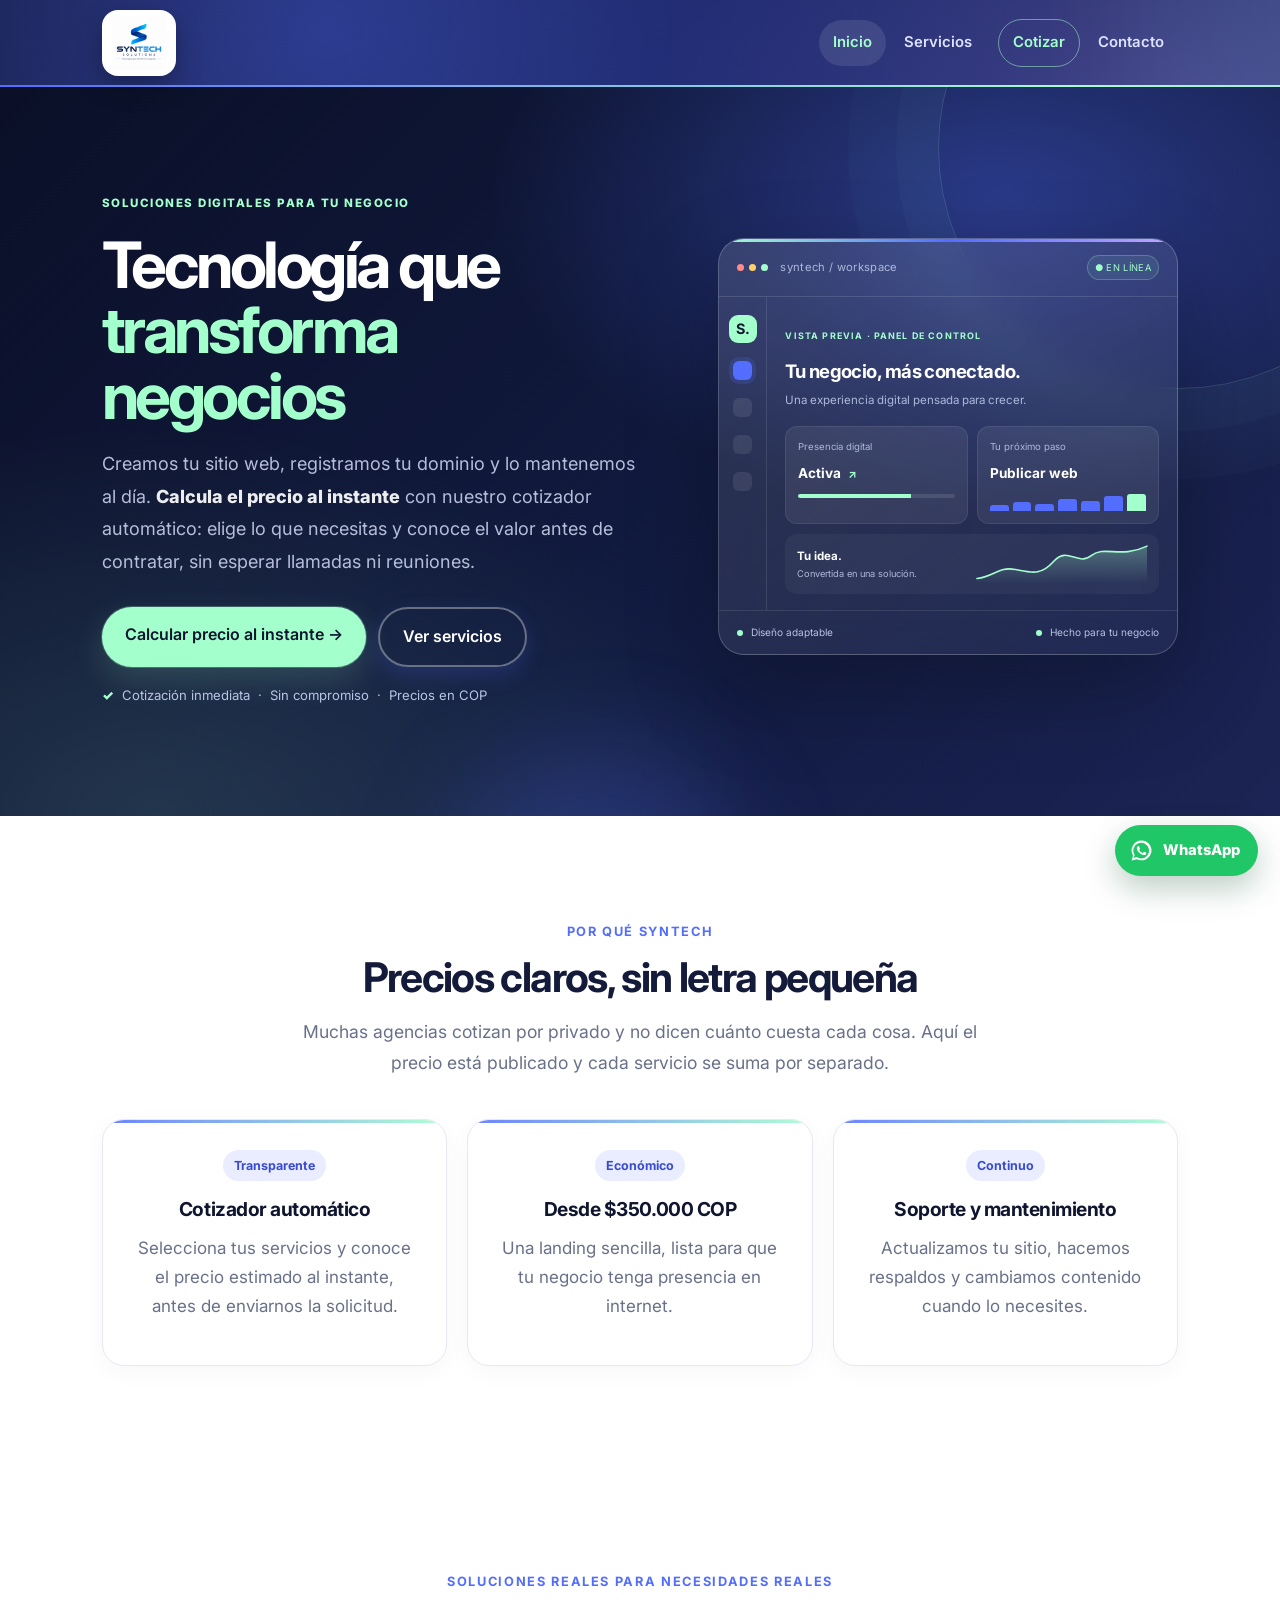
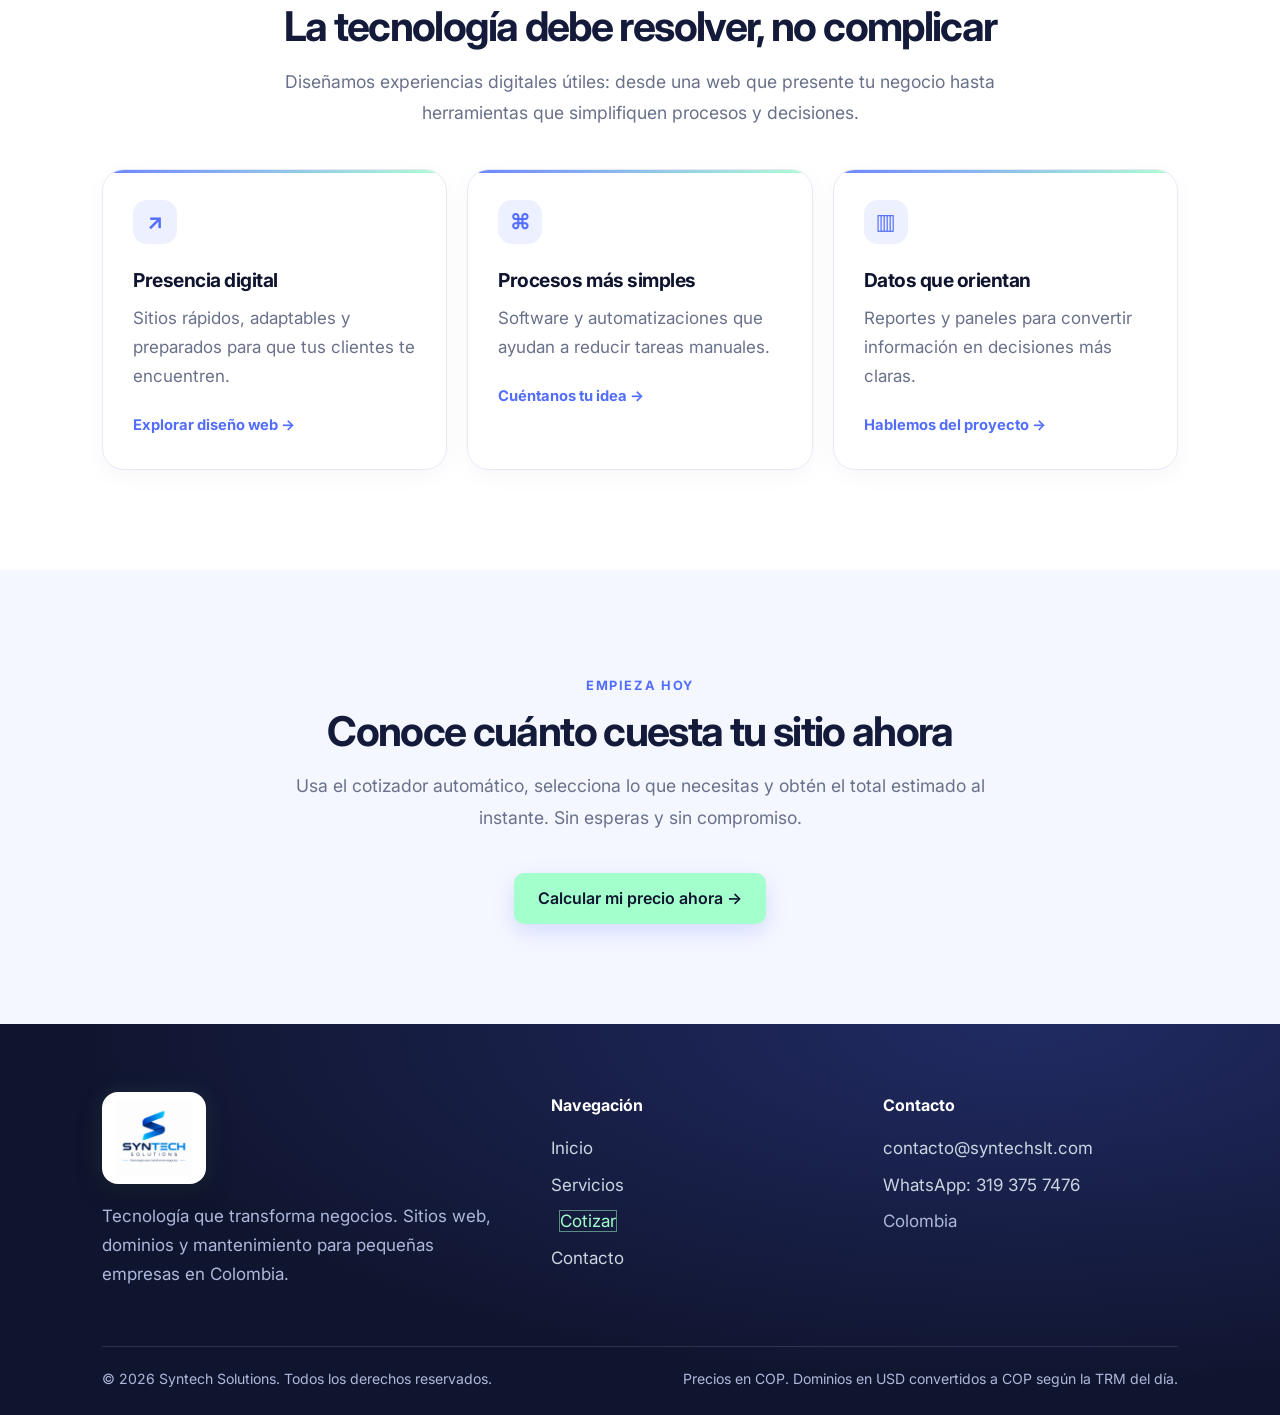
==== commit af67b55b: "Actualiza dominio a syntechslt.com Co-Authored-By: Claude Haiku 5.5 <noreply@anthropic.com> Claude-S" ====
--- a/index.html
+++ b/index.html
@@ -8,9 +8,9 @@
 <link rel="stylesheet" href="assets/styles.css">
 <link rel="icon" href="assets/logo.png">
 <link rel="apple-touch-icon" href="assets/logo.png">
-<link rel="canonical" href="https://www.syntechsolutions.com/">
-<link rel="alternate" hreflang="es-CO" href="https://www.syntechsolutions.com/">
-<link rel="alternate" hreflang="x-default" href="https://www.syntechsolutions.com/">
+<link rel="canonical" href="https://www.syntechslt.com/">
+<link rel="alternate" hreflang="es-CO" href="https://www.syntechslt.com/">
+<link rel="alternate" hreflang="x-default" href="https://www.syntechslt.com/">
 <meta name="robots" content="index, follow, max-image-preview:large, max-snippet:-1">
 <meta name="author" content="Syntech Solutions">
 <meta name="geo.region" content="CO">
@@ -23,27 +23,27 @@
 <meta property="og:locale" content="es_CO">
 <meta property="og:title" content="Syntech Solutions | Sitios web, dominios y mantenimiento">
 <meta property="og:description" content="Creamos tu sitio web desde $350.000 COP, registramos tu dominio .com y damos mantenimiento. Cotiza el precio al instante, sin llamadas ni reuniones.">
-<meta property="og:url" content="https://www.syntechsolutions.com/">
-<meta property="og:image" content="https://www.syntechsolutions.com/assets/logo.png">
+<meta property="og:url" content="https://www.syntechslt.com/">
+<meta property="og:image" content="https://www.syntechslt.com/assets/logo.png">
 <meta property="og:image:width" content="640">
 <meta property="og:image:height" content="640">
 <meta property="og:image:alt" content="Logo de Syntech Solutions">
 <meta name="twitter:card" content="summary_large_image">
 <meta name="twitter:title" content="Syntech Solutions | Sitios web, dominios y mantenimiento">
 <meta name="twitter:description" content="Creamos tu sitio web desde $350.000 COP, registramos tu dominio .com y damos mantenimiento. Cotiza el precio al instante, sin llamadas ni reuniones.">
-<meta name="twitter:image" content="https://www.syntechsolutions.com/assets/logo.png">
+<meta name="twitter:image" content="https://www.syntechslt.com/assets/logo.png">
 <script type="application/ld+json">
 {
   "@context": "https://schema.org",
   "@type": "LocalBusiness",
-  "@id": "https://www.syntechsolutions.com/#business",
+  "@id": "https://www.syntechslt.com/#business",
   "name": "Syntech Solutions",
-  "url": "https://www.syntechsolutions.com/",
-  "logo": "https://www.syntechsolutions.com/assets/logo.png",
-  "image": "https://www.syntechsolutions.com/assets/logo.png",
+  "url": "https://www.syntechslt.com/",
+  "logo": "https://www.syntechslt.com/assets/logo.png",
+  "image": "https://www.syntechslt.com/assets/logo.png",
   "description": "Diseño de sitios web, dominios, mantenimiento y tiendas en línea en Colombia.",
   "telephone": "+57-319-375-7476",
-  "email": "contacto@syntechsolutions.com",
+  "email": "contacto@syntechslt.com",
   "priceRange": "$$",
   "areaServed": {
     "@type": "Country",
@@ -66,12 +66,12 @@
 {
   "@context": "https://schema.org",
   "@type": "WebSite",
-  "@id": "https://www.syntechsolutions.com/#website",
-  "url": "https://www.syntechsolutions.com/",
+  "@id": "https://www.syntechslt.com/#website",
+  "url": "https://www.syntechslt.com/",
   "name": "Syntech Solutions",
   "inLanguage": "es-CO",
   "publisher": {
-    "@id": "https://www.syntechsolutions.com/#business"
+    "@id": "https://www.syntechslt.com/#business"
   }
 }
 </script>
@@ -186,7 +186,7 @@
       <div>
         <h4>Contacto</h4>
         <ul>
-          <li><a href="mailto:contacto@syntechsolutions.com">contacto@syntechsolutions.com</a></li>
+          <li><a href="mailto:contacto@syntechslt.com">contacto@syntechslt.com</a></li>
           <li><a href="https://wa.me/573193757476?text=Hola%20Syntech%20Solutions%2C%20quiero%20informaci%C3%B3n%20sobre%20sus%20servicios." target="_blank" rel="noopener noreferrer">WhatsApp: 319 375 7476</a></li>
           <li>Colombia</li>
         </ul>
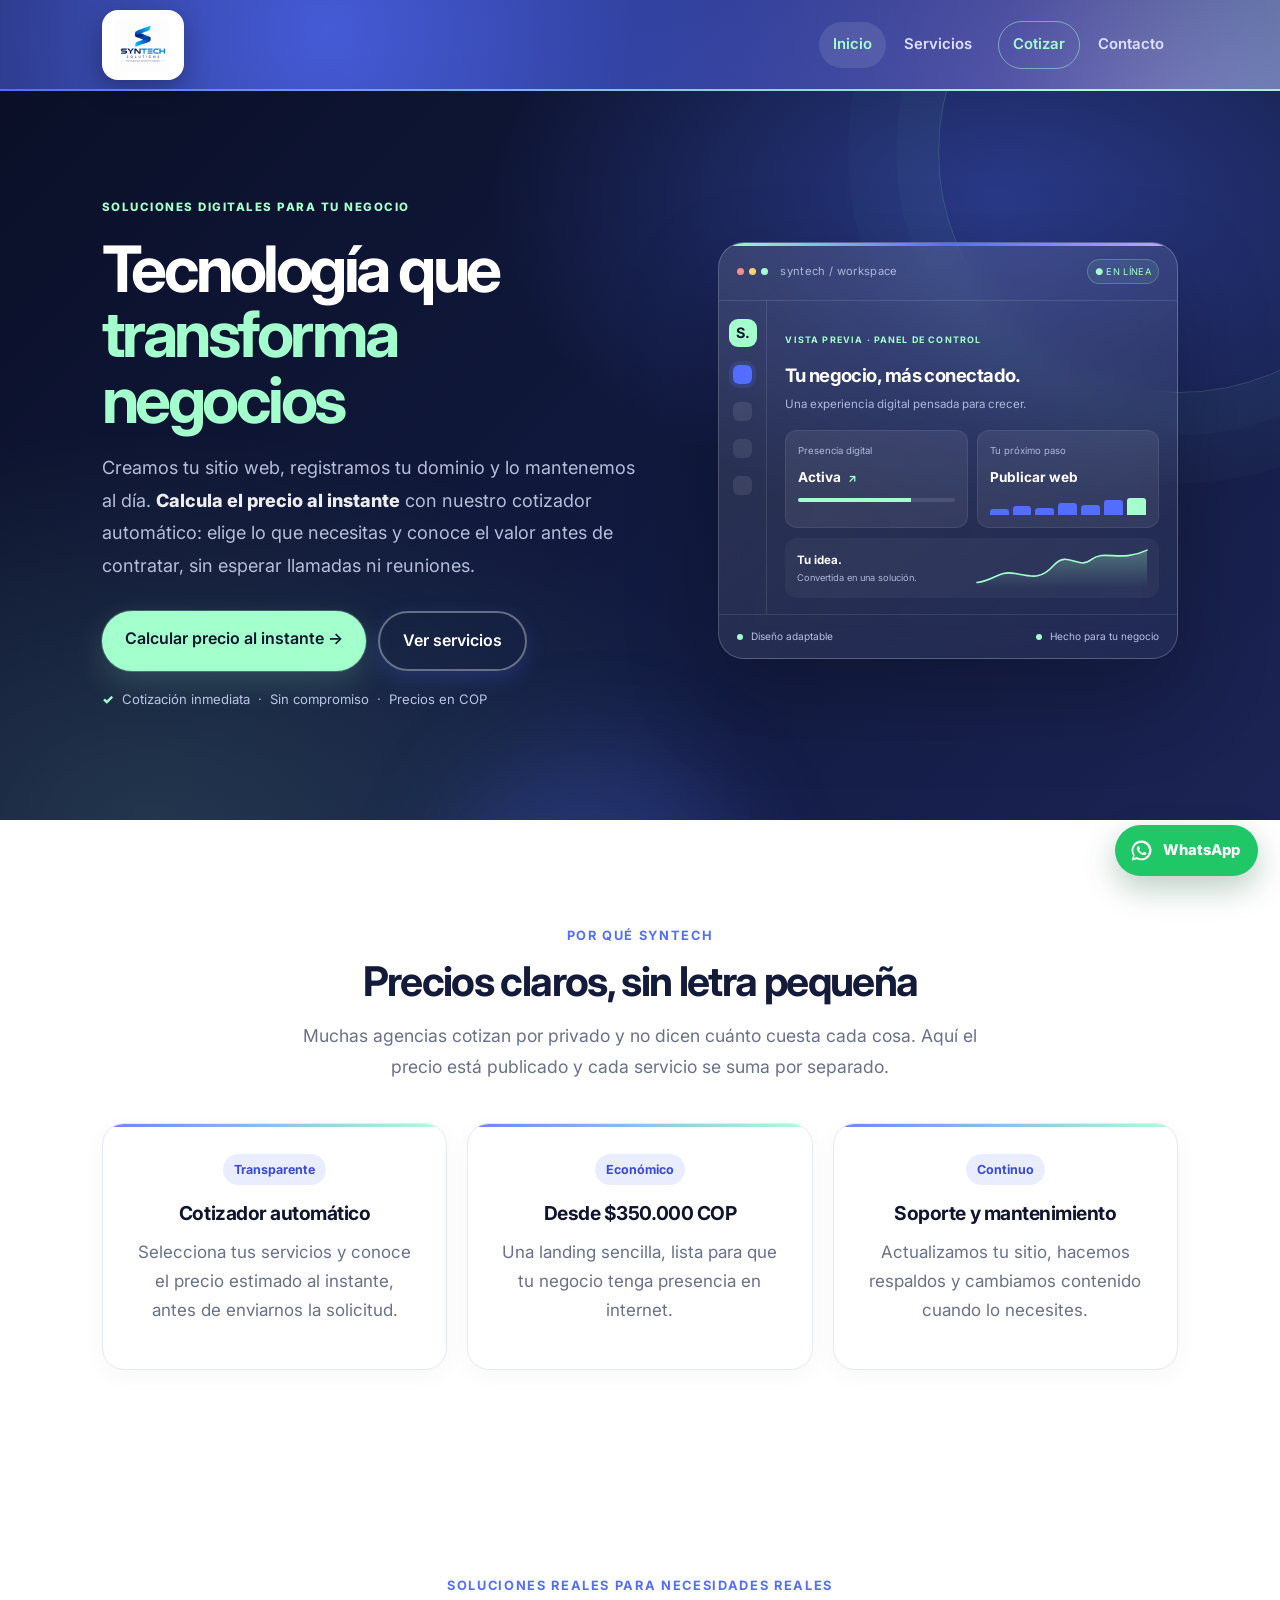
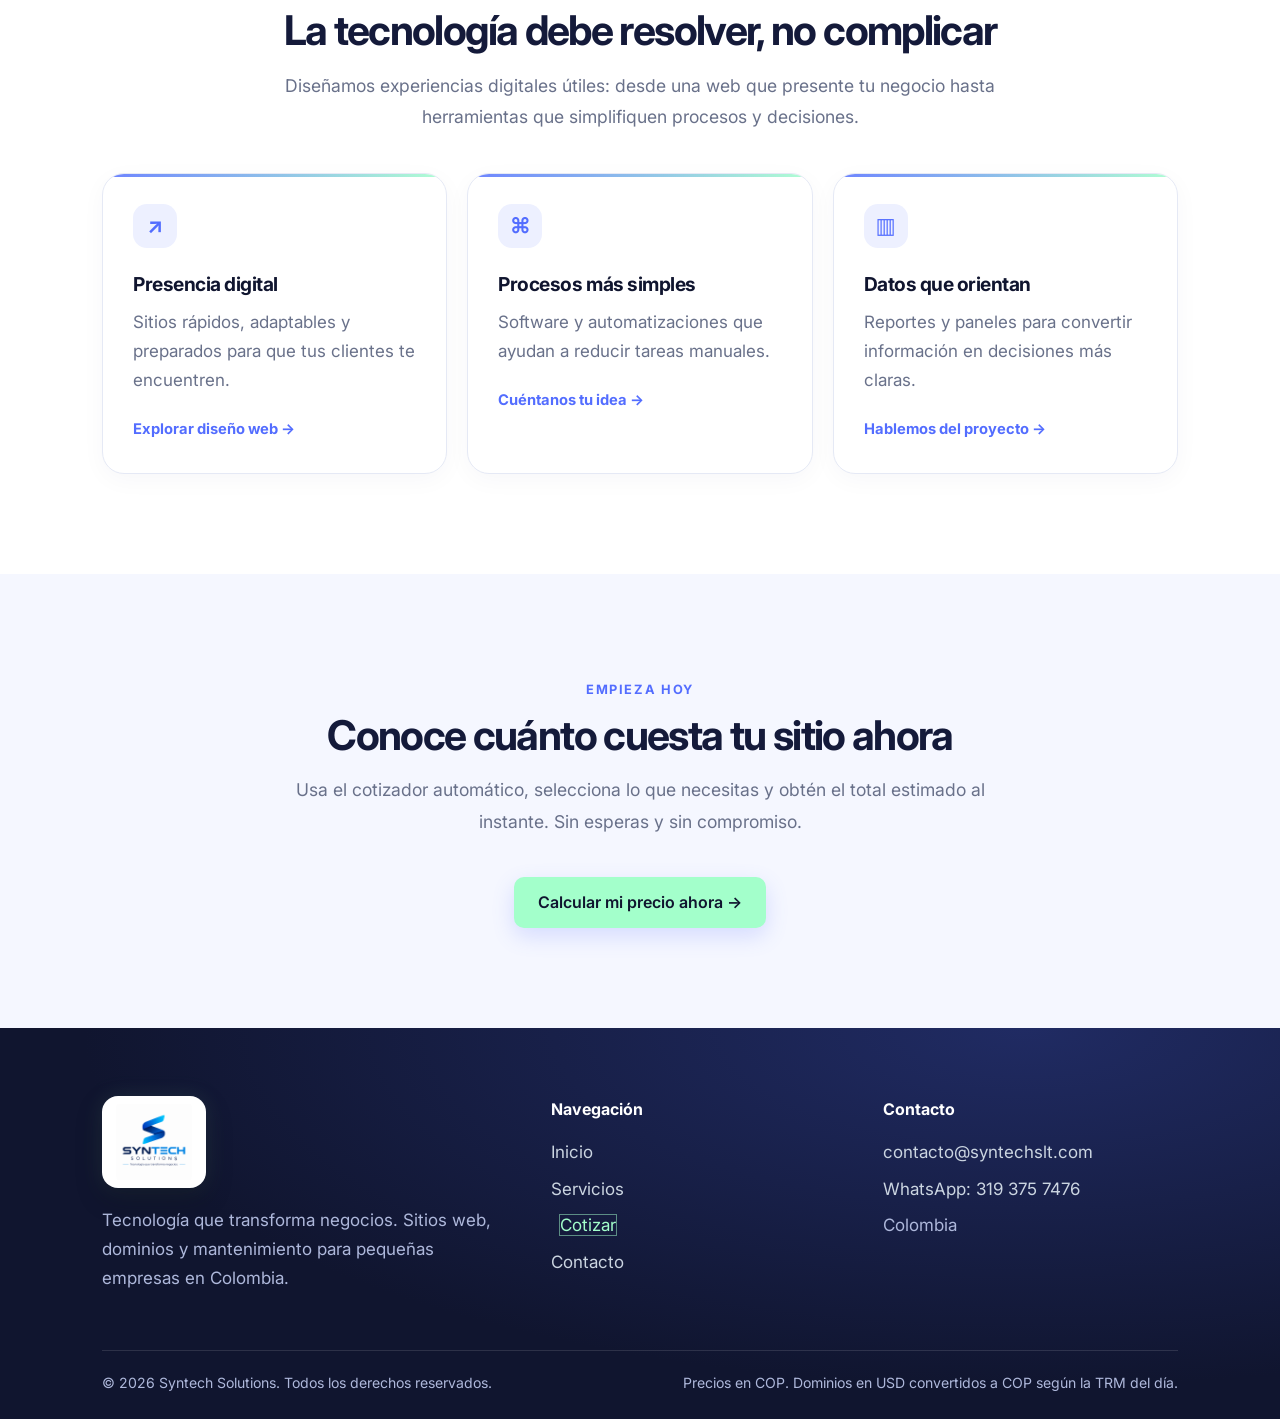
==== commit cda61a0b: "Verificación de Google Search Console Co-Authored-By: Claude Haiku 5.5 <noreply@anthropic.com> Claud" ====
--- a/index.html
+++ b/index.html
@@ -11,6 +11,7 @@
 <link rel="canonical" href="https://www.syntechslt.com/">
 <link rel="alternate" hreflang="es-CO" href="https://www.syntechslt.com/">
 <link rel="alternate" hreflang="x-default" href="https://www.syntechslt.com/">
+<meta name="google-site-verification" content="DXx3PVWjBvm-z6XJ-T96q-tnQgjNjG_ZgdbEDasaHZA">
 <meta name="robots" content="index, follow, max-image-preview:large, max-snippet:-1">
 <meta name="author" content="Syntech Solutions">
 <meta name="geo.region" content="CO">
--- a/assets/styles.css
+++ b/assets/styles.css
@@ -420,22 +420,22 @@
 .site-header::before {
   content: ""; position: absolute; inset: 0; z-index: -1; pointer-events: none;
   background-image:
-    radial-gradient(circle at 15% 20%, rgba(83,109,255,.45), transparent 42%),
-    radial-gradient(circle at 80% 30%, rgba(163,255,203,.25), transparent 40%),
-    radial-gradient(circle at 55% 110%, rgba(185,164,255,.32), transparent 45%),
+    radial-gradient(circle at 15% 20%, rgba(83,109,255,.8), transparent 45%),
+    radial-gradient(circle at 80% 30%, rgba(163,255,203,.5), transparent 42%),
+    radial-gradient(circle at 55% 110%, rgba(185,164,255,.6), transparent 48%),
     linear-gradient(115deg, #0c1027 0%, #16216a 50%, #0c1027 100%),
-    url("data:image/svg+xml,%3Csvg xmlns='http://www.w3.org/2000/svg' width='28' height='28'%3E%3Ccircle cx='2' cy='2' r='1.2' fill='%23ffffff' fill-opacity='.22'/%3E%3C/svg%3E");
+    url("data:image/svg+xml,%3Csvg xmlns='http://www.w3.org/2000/svg' width='28' height='28'%3E%3Ccircle cx='2' cy='2' r='1.2' fill='%23ffffff' fill-opacity='.45'/%3E%3C/svg%3E");
   background-size: 170% 170%, 170% 170%, 170% 170%, 220% 220%, 28px 28px;
   background-repeat: no-repeat, no-repeat, no-repeat, no-repeat, repeat;
-  animation: headerAurora 16s ease-in-out infinite alternate;
+  animation: headerAurora 9s ease-in-out infinite alternate;
 }
 .logo {
   display: inline-flex; align-items: center; background: #fff; border-radius: 16px;
-  padding: 6px 10px; box-shadow: 0 10px 26px rgba(0,0,0,.28);
+  padding: 8px 14px; box-shadow: 0 10px 26px rgba(0,0,0,.28);
   transition: transform .25s ease, box-shadow .25s ease;
 }
 .logo:hover { transform: translateY(-2px); box-shadow: 0 14px 32px rgba(163,255,203,.25); }
-.site-header .logo img { height: 66px; width: auto; filter: none; }
+.site-header .logo img { height: clamp(72px, 9vw, 100px); width: auto; filter: none; }
 .site-footer .footer-logo {
   background: #fff; border-radius: 16px; padding: 8px 14px;
   height: 92px; width: auto; display: block; margin-bottom: 18px;
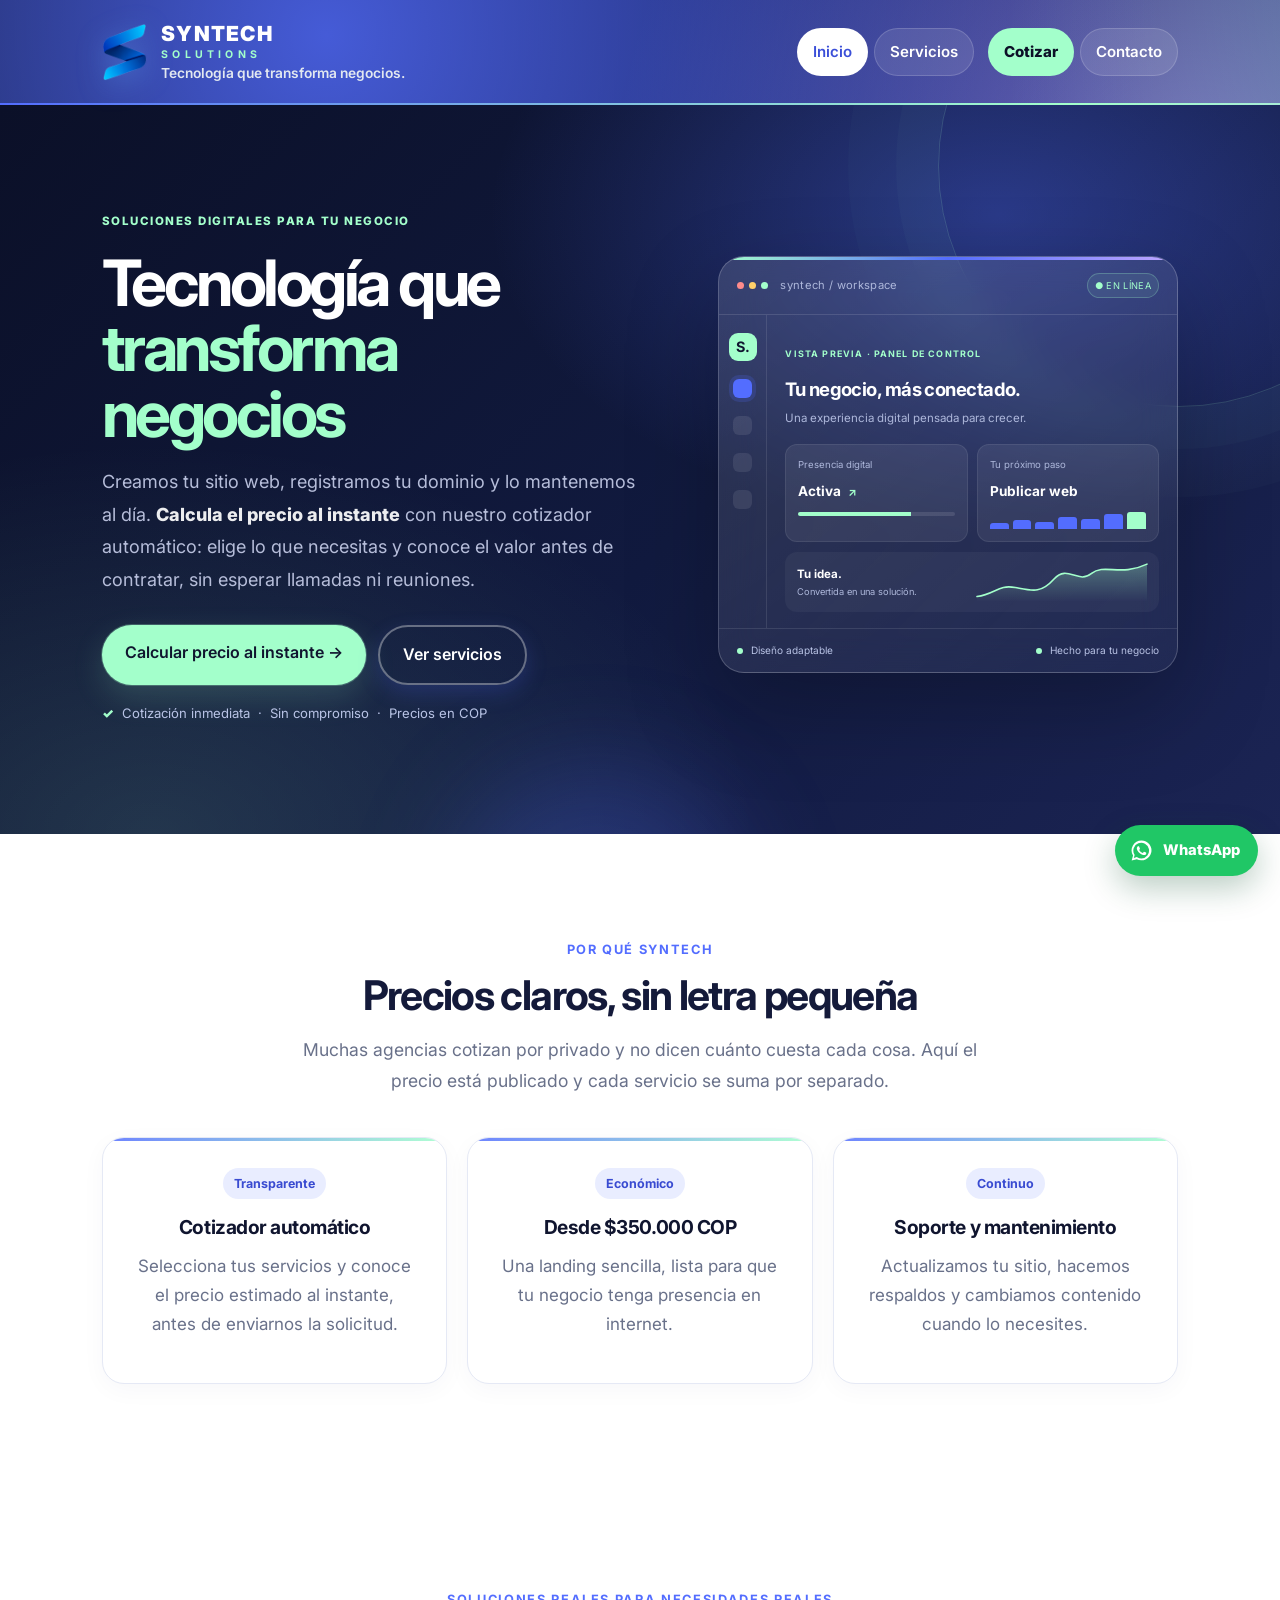
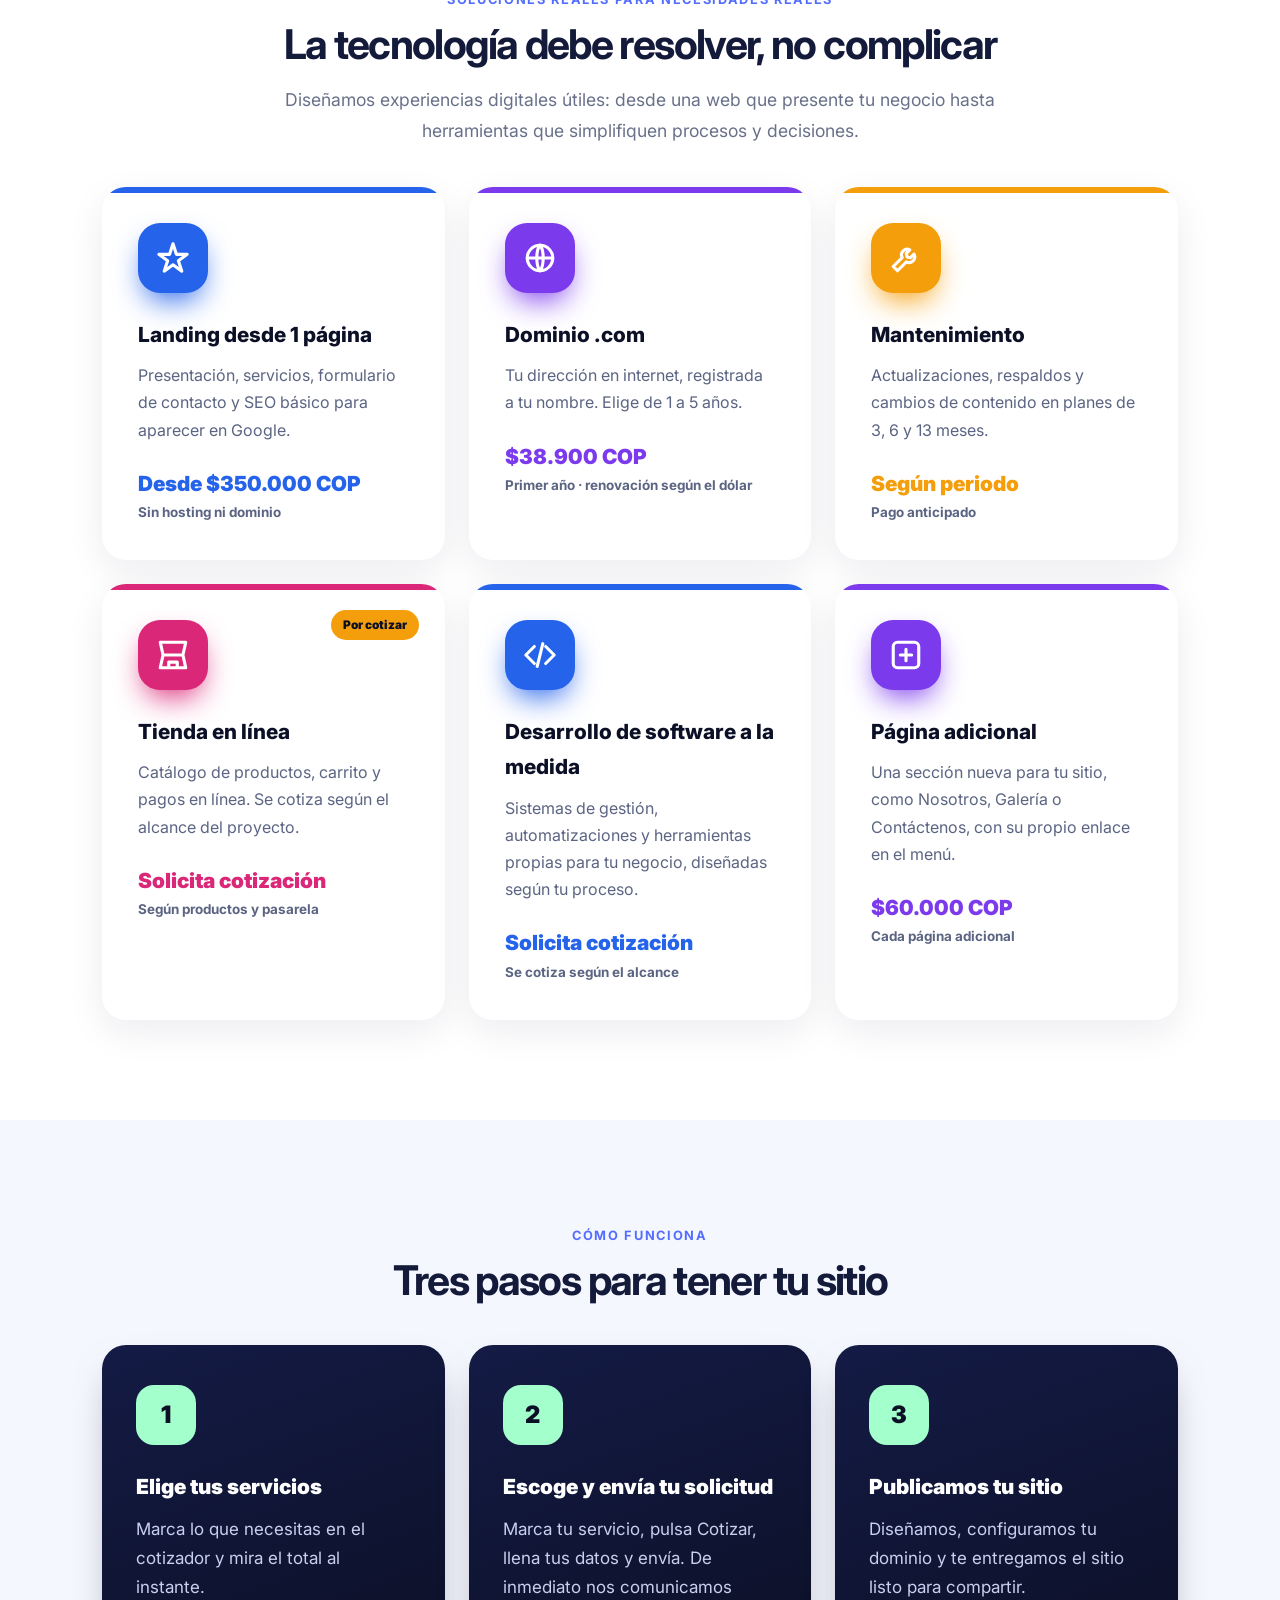
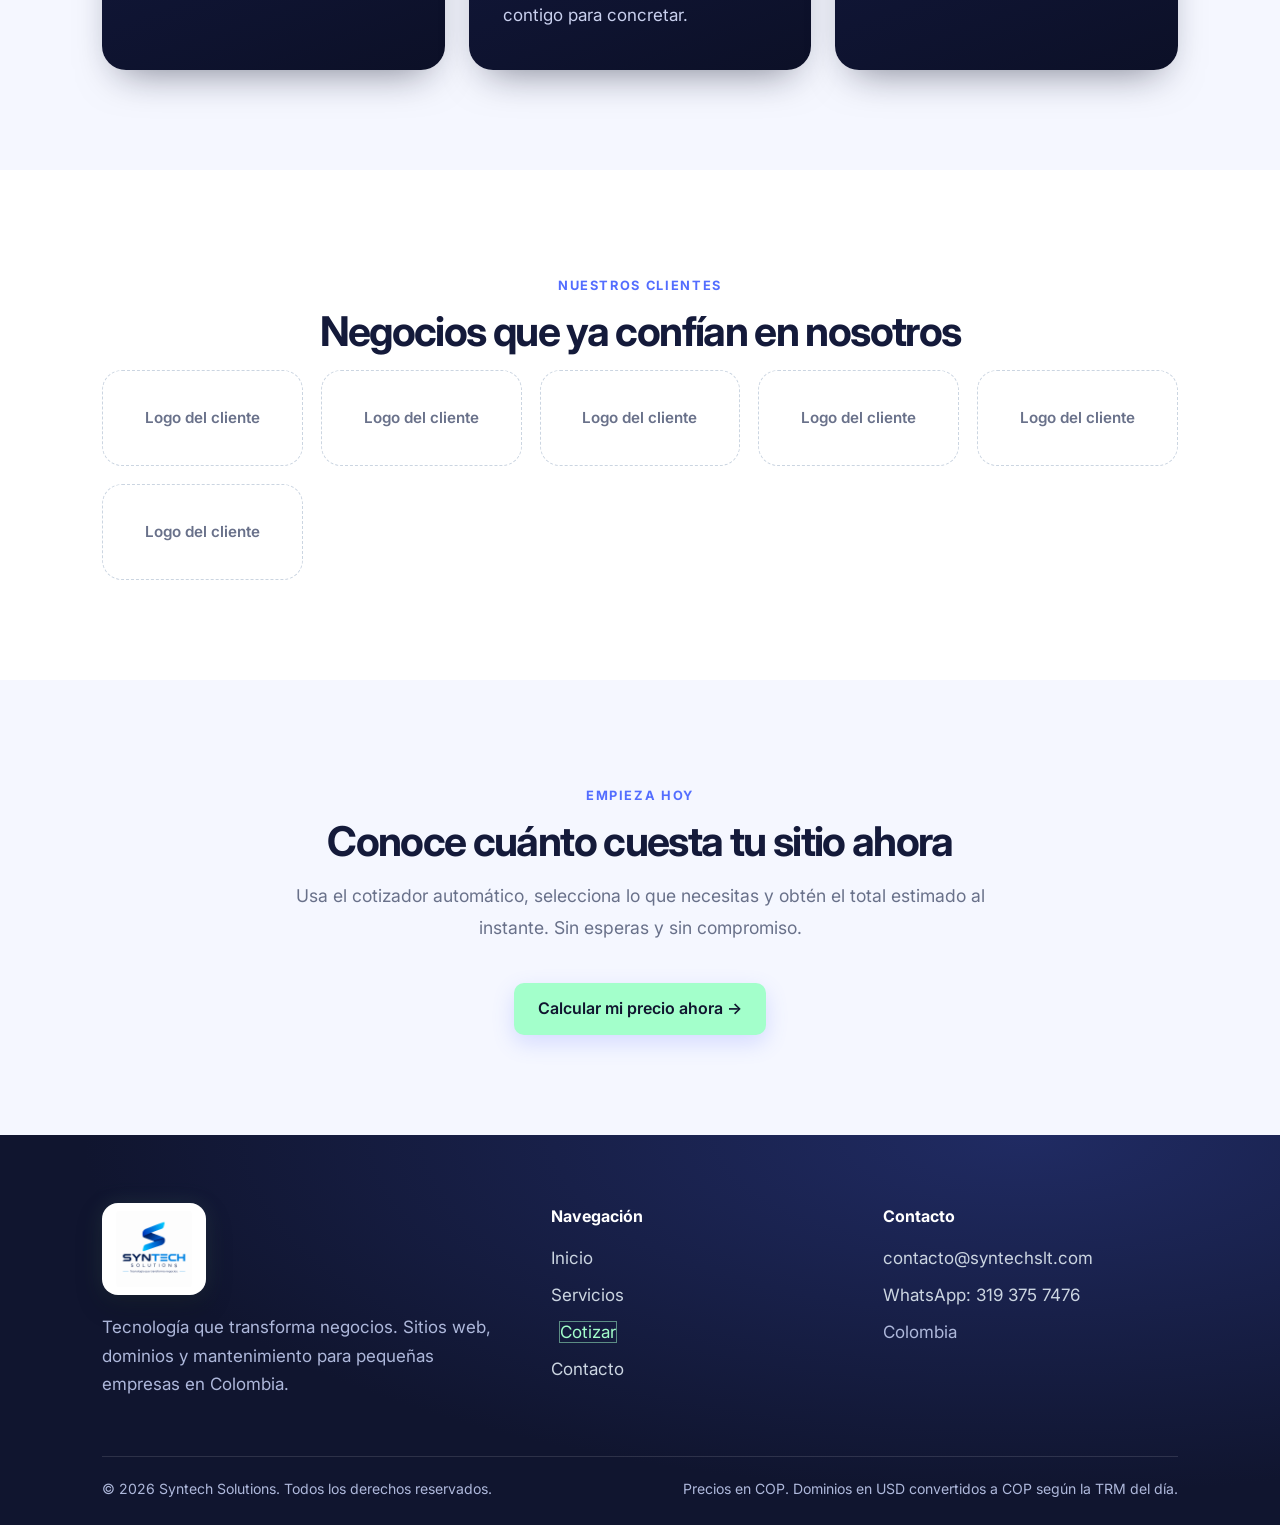
==== commit 9c51d571: "Inicio: header con S y slogan, menú compacto, tarjetas nuevas, pasos y clientes Co-Authored-By: Clau" ====
--- a/index.html
+++ b/index.html
@@ -81,7 +81,7 @@
 
 <header class="site-header">
   <div class="container">
-    <a href="index.html" class="logo"><img src="assets/logo.png" alt="Syntech Solutions" width="640" height="640"></a>
+    <a href="index.html" class="mark" aria-label="Syntech Solutions, inicio"><img class="s-icon" src="assets/logo-s.png" alt="" width="199" height="256"><span class="word"><strong>SYNTECH</strong><em>SOLUTIONS</em><small>Tecnología que transforma negocios.</small></span></a>
     <button class="nav-toggle" type="button" aria-label="Abrir menú" aria-expanded="false">☰</button>
     <nav class="main-nav" id="mainNav">
       <a href="index.html" class="active">Inicio</a>
@@ -150,10 +150,71 @@
       <span class="eyebrow">Soluciones reales para necesidades reales</span>
       <h2 class="title">La tecnología debe resolver, no complicar</h2>
       <p class="intro">Diseñamos experiencias digitales útiles: desde una web que presente tu negocio hasta herramientas que simplifiquen procesos y decisiones.</p>
-      <div class="grid stagger-children">
-        <div class="card capability-card"><span class="cap-icon">↗</span><h3>Presencia digital</h3><p>Sitios rápidos, adaptables y preparados para que tus clientes te encuentren.</p><a href="servicios.html">Explorar diseño web →</a></div>
-        <div class="card capability-card"><span class="cap-icon">⌘</span><h3>Procesos más simples</h3><p>Software y automatizaciones que ayudan a reducir tareas manuales.</p><a href="contacto.html">Cuéntanos tu idea →</a></div>
-        <div class="card capability-card"><span class="cap-icon">▥</span><h3>Datos que orientan</h3><p>Reportes y paneles para convertir información en decisiones más claras.</p><a href="contacto.html">Hablemos del proyecto →</a></div>
+      <div class="svc-grid">
+        <article class="svc c-blue">
+          <div class="ico"><svg viewBox="0 0 24 24"><path d="M12 2l2.4 7.4H22l-6.2 4.5 2.4 7.4L12 16.8 5.8 21.3l2.4-7.4L2 9.4h7.6z"/></svg></div>
+          <h3>Landing desde 1 página</h3>
+          <p>Presentación, servicios, formulario de contacto y SEO básico para aparecer en Google.</p>
+          <div class="price">Desde $350.000 COP<small>Sin hosting ni dominio</small></div>
+        </article>
+        <article class="svc c-violet">
+          <div class="ico"><svg viewBox="0 0 24 24"><circle cx="12" cy="12" r="9"/><path d="M3 12h18M12 3c3 3.5 3 14.5 0 18M12 3c-3 3.5-3 14.5 0 18"/></svg></div>
+          <h3>Dominio .com</h3>
+          <p>Tu dirección en internet, registrada a tu nombre. Elige de 1 a 5 años.</p>
+          <div class="price">$38.900 COP<small>Primer año · renovación según el dólar</small></div>
+        </article>
+        <article class="svc c-amber">
+          <div class="ico"><svg viewBox="0 0 24 24"><path d="M14.7 6.3a4 4 0 0 0-5.4 5.4L3 18l3 3 6.3-6.3a4 4 0 0 0 5.4-5.4l-2.5 2.5-2.4-.6-.6-2.4z"/></svg></div>
+          <h3>Mantenimiento</h3>
+          <p>Actualizaciones, respaldos y cambios de contenido en planes de 3, 6 y 13 meses.</p>
+          <div class="price">Según periodo<small>Pago anticipado</small></div>
+        </article>
+        <article class="svc c-pink">
+          <span class="tag">Por cotizar</span>
+          <div class="ico"><svg viewBox="0 0 24 24"><path d="M3 3h18l-2 9H5L3 3zM5 12l-2 9h18l-2-9M9 21v-4h6v4"/></svg></div>
+          <h3>Tienda en línea</h3>
+          <p>Catálogo de productos, carrito y pagos en línea. Se cotiza según el alcance del proyecto.</p>
+          <div class="price">Solicita cotización<small>Según productos y pasarela</small></div>
+        </article>
+        <article class="svc c-blue">
+          <div class="ico"><svg viewBox="0 0 24 24"><path d="M16 18l6-6-6-6M8 6l-6 6 6 6M14 4l-4 16"/></svg></div>
+          <h3>Desarrollo de software a la medida</h3>
+          <p>Sistemas de gestión, automatizaciones y herramientas propias para tu negocio, diseñadas según tu proceso.</p>
+          <div class="price">Solicita cotización<small>Se cotiza según el alcance</small></div>
+        </article>
+        <article class="svc c-violet">
+          <div class="ico"><svg viewBox="0 0 24 24"><rect x="3" y="3" width="18" height="18" rx="3"/><path d="M12 8v8M8 12h8"/></svg></div>
+          <h3>Página adicional</h3>
+          <p>Una sección nueva para tu sitio, como Nosotros, Galería o Contáctenos, con su propio enlace en el menú.</p>
+          <div class="price">$60.000 COP<small>Cada página adicional</small></div>
+        </article>
+      </div>
+    </div>
+  </section>
+
+  <section class="block soft">
+    <div class="container center">
+      <span class="eyebrow">Cómo funciona</span>
+      <h2 class="title">Tres pasos para tener tu sitio</h2>
+      <div class="steps-3">
+        <div class="step"><b>1</b><h3>Elige tus servicios</h3><p>Marca lo que necesitas en el cotizador y mira el total al instante.</p></div>
+        <div class="step"><b>2</b><h3>Escoge y envía tu solicitud</h3><p>Marca tu servicio, pulsa Cotizar, llena tus datos y envía. De inmediato nos comunicamos contigo para concretar.</p></div>
+        <div class="step"><b>3</b><h3>Publicamos tu sitio</h3><p>Diseñamos, configuramos tu dominio y te entregamos el sitio listo para compartir.</p></div>
+      </div>
+    </div>
+  </section>
+
+  <section class="block">
+    <div class="container center">
+      <span class="eyebrow">Nuestros clientes</span>
+      <h2 class="title">Negocios que ya confían en nosotros</h2>
+      <div class="clients-grid">
+        <div class="client-logo">Logo del cliente</div>
+        <div class="client-logo">Logo del cliente</div>
+        <div class="client-logo">Logo del cliente</div>
+        <div class="client-logo">Logo del cliente</div>
+        <div class="client-logo">Logo del cliente</div>
+        <div class="client-logo">Logo del cliente</div>
       </div>
     </div>
   </section>
--- a/assets/styles.css
+++ b/assets/styles.css
@@ -454,3 +454,57 @@
 .faq summary::after { content: "+"; float: right; color: #536dff; font-weight: 800; }
 .faq details[open] summary::after { content: "–"; }
 .faq p { margin: 10px 0 0; color: #5b6482; }
+
+/* ===== Formulario de cotización a WhatsApp ===== */
+.modal[hidden]{display:none}
+.modal{position:fixed;inset:0;background:rgba(11,18,48,.72);backdrop-filter:blur(4px);z-index:200;display:flex;align-items:center;justify-content:center;padding:20px}
+.modal-box{position:relative;background:#fff;border-radius:22px;padding:34px;width:100%;max-width:480px;max-height:92vh;overflow:auto;box-shadow:0 30px 70px rgba(0,0,0,.35)}
+.modal-box h2{margin:0 0 6px;color:var(--brand-dark);font-size:1.6rem}
+.modal-sub{margin:0 0 8px;color:var(--muted);font-size:.95rem}
+.modal-items{margin:0 0 18px;padding-left:18px;color:var(--text);font-size:.92rem}
+.modal-items li{margin-bottom:4px}
+.modal-close{position:absolute;top:12px;right:14px;background:none;border:0;font-size:1.8rem;cursor:pointer;color:var(--muted);line-height:1}
+#quoteForm{display:grid;gap:12px}
+#quoteForm label{display:grid;gap:6px;font-size:.92rem;font-weight:600;color:var(--text)}
+#quoteForm input{padding:12px 14px;border:1px solid #d9dfef;border-radius:12px;font:inherit;font-weight:400}
+#quoteForm input:focus{outline:none;border-color:#2563eb;box-shadow:0 0 0 4px rgba(37,99,235,.15)}
+#quoteForm .btn{justify-self:start;margin-top:6px}
+.modal-fine{margin:14px 0 0;color:var(--muted);font-size:.85rem}
+
+/* ===== v6: header con S y slogan, menú compacto, tarjetas, pasos ===== */
+.site-header{background:rgba(12,16,39,.94)}
+.site-header::after{background:linear-gradient(90deg,#536dff,#a3ffcb,#b9a4ff,#536dff);background-size:250% 100%;animation:bar 4s linear infinite}
+@keyframes bar{to{background-position:250% 0}}
+.site-header .container{min-height:104px}
+.mark{display:flex;align-items:center;gap:14px;text-decoration:none;color:#fff}
+.mark .s-icon{height:58px;width:auto;animation:sPulse 5s ease-in-out infinite;filter:drop-shadow(0 6px 14px rgba(96,165,250,.35))}
+@keyframes sPulse{0%,100%{transform:translateY(0) rotate(0)}50%{transform:translateY(-3px) rotate(-4deg)}}
+.word{display:flex;flex-direction:column;line-height:1.1}
+.word strong{font-size:1.3rem;font-weight:900;letter-spacing:.06em;color:#fff}
+.word em{font-style:normal;font-size:.66rem;font-weight:700;letter-spacing:.4em;color:#a3ffcb;margin-top:3px}
+.word small{font-size:.86rem;font-weight:600;color:#e2e8f0;margin-top:5px}
+.main-nav{gap:6px}
+.main-nav a{background:rgba(255,255,255,.1);border:1px solid rgba(255,255,255,.16);color:#fff;padding:10px 15px;border-radius:999px;font-size:.94rem;font-weight:600}
+.main-nav a:hover,.main-nav a.active{background:#fff;color:#3b4fd8}
+.main-nav a::after{display:none}
+.main-nav .nav-cta{background:#a3ffcb;border-color:transparent;color:#0c1027!important;font-weight:800}
+.svc-grid{display:grid;grid-template-columns:repeat(3,1fr);gap:24px;text-align:left;margin-top:12px}
+@media(max-width:980px){.svc-grid{grid-template-columns:repeat(2,1fr)}}
+@media(max-width:620px){.svc-grid{grid-template-columns:1fr}}
+.svc{position:relative;background:#fff;border-radius:24px;padding:36px;box-shadow:0 12px 36px rgba(20,11,61,.08);overflow:hidden;transition:transform .3s,box-shadow .3s;--c:#2563eb}
+.svc::before{content:"";position:absolute;inset:0 0 auto 0;height:6px;background:var(--c)}
+.svc:hover{transform:translateY(-8px);box-shadow:0 30px 60px rgba(20,11,61,.16)}
+.svc .ico{width:70px;height:70px;border-radius:22px;background:var(--c);display:grid;place-items:center;margin-bottom:24px;box-shadow:0 14px 30px -8px var(--c)}
+.svc .ico svg{width:34px;height:34px;stroke:#fff;fill:none;stroke-width:2.2;stroke-linecap:round;stroke-linejoin:round}
+.svc h3{margin:0 0 10px;font-size:1.3rem;color:#0c1027;font-weight:800}
+.svc p{margin:0 0 22px;color:#5b6482;font-size:1rem}
+.svc .price{font-weight:900;font-size:1.3rem;color:var(--c)}
+.svc .price small{display:block;font-weight:700;color:#5b6482;font-size:.84rem}
+.svc .tag{position:absolute;top:26px;right:26px;background:#f59e0b;color:#0c1027;font-size:.74rem;font-weight:900;padding:5px 12px;border-radius:999px}
+.c-blue{--c:#2563eb}.c-violet{--c:#7c3aed}.c-amber{--c:#f59e0b}.c-pink{--c:#db2777}
+.steps-3{display:grid;grid-template-columns:repeat(3,1fr);gap:24px;text-align:left;margin-top:40px}
+@media(max-width:860px){.steps-3{grid-template-columns:1fr}}
+.step{padding:40px 34px;border-radius:24px;background:linear-gradient(160deg,#141b45,#0c1027);color:#fff;box-shadow:0 18px 40px -18px rgba(12,16,39,.55)}
+.step b{display:grid;place-items:center;width:60px;height:60px;border-radius:18px;background:#a3ffcb;color:#0c1027;font-size:1.5rem;font-weight:900;margin-bottom:24px}
+.step h3{margin:0 0 10px;font-size:1.3rem;font-weight:900;color:#fff}
+.step p{margin:0;color:#c9d0ee}
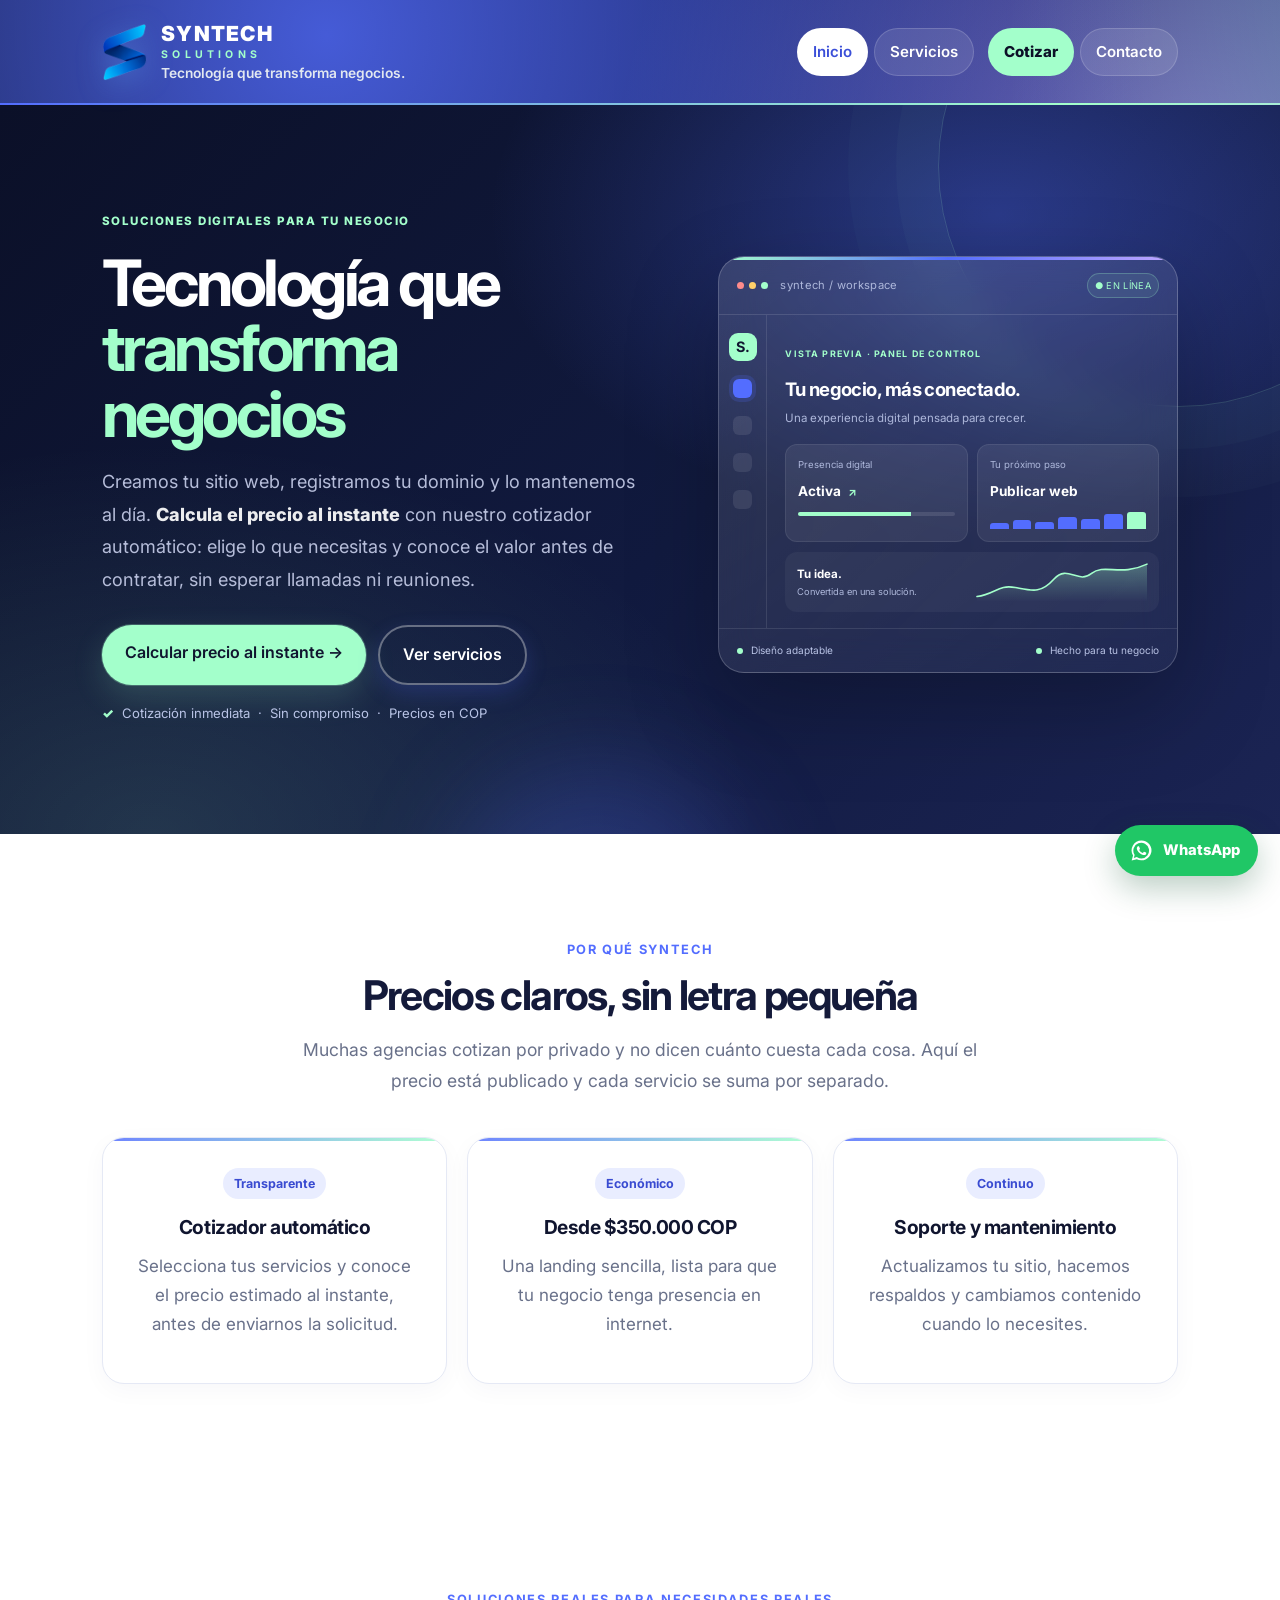
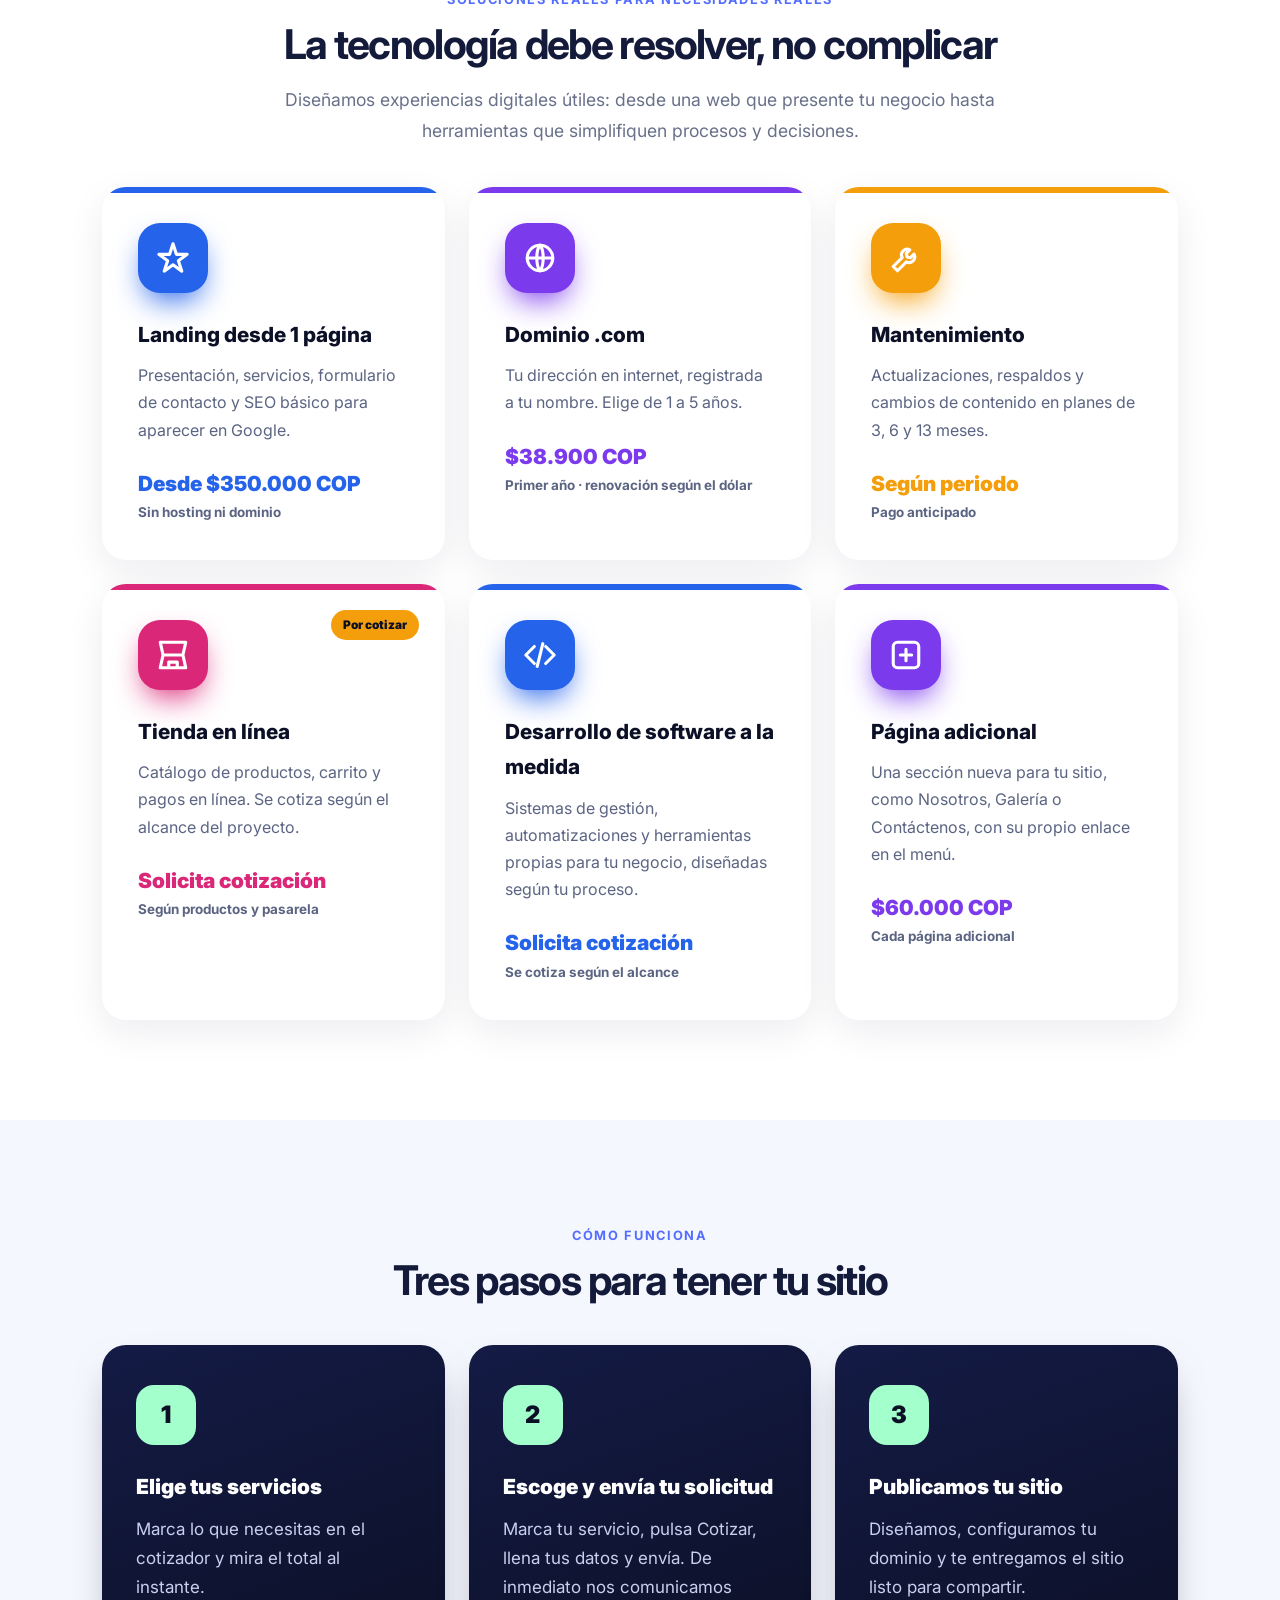
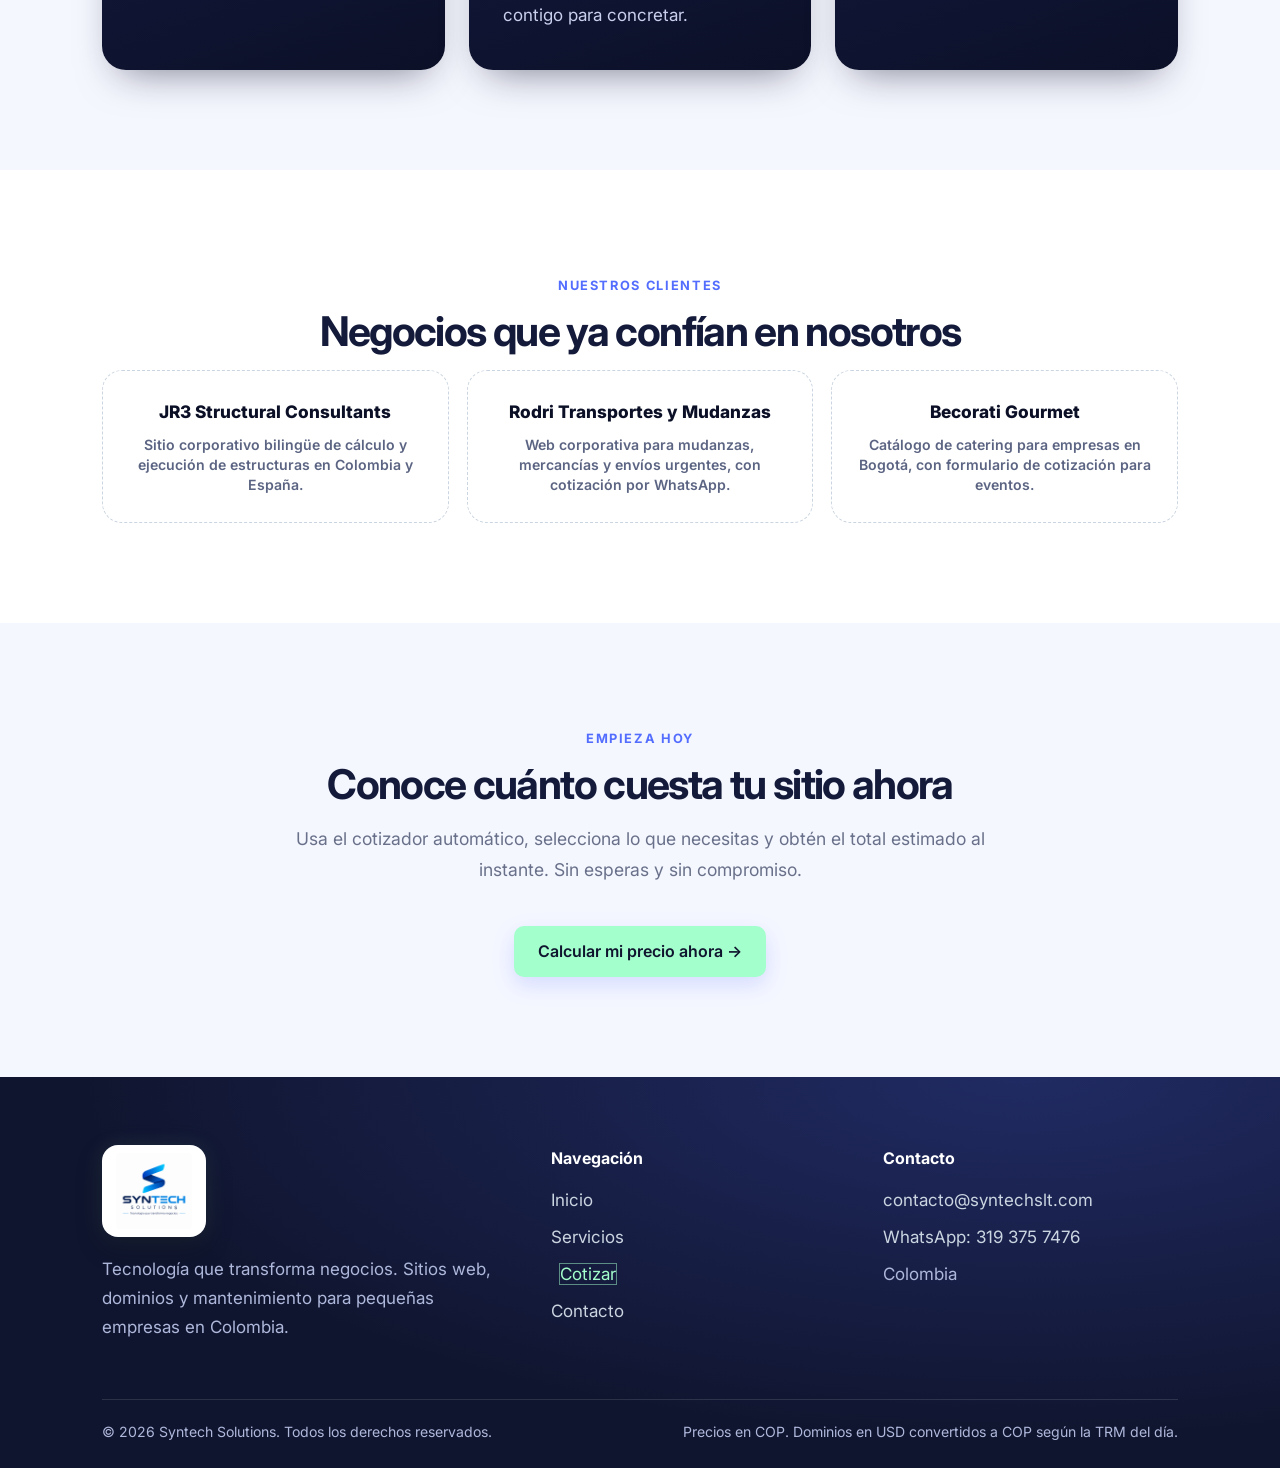
==== commit 7f4eeec6: "Clientes: JR3 Structural, Rodri Transportes y Becorati Gourmet Co-Authored-By: Claude Haiku 5.5 <nor" ====
--- a/index.html
+++ b/index.html
@@ -209,12 +209,18 @@
       <span class="eyebrow">Nuestros clientes</span>
       <h2 class="title">Negocios que ya confían en nosotros</h2>
       <div class="clients-grid">
-        <div class="client-logo">Logo del cliente</div>
-        <div class="client-logo">Logo del cliente</div>
-        <div class="client-logo">Logo del cliente</div>
-        <div class="client-logo">Logo del cliente</div>
-        <div class="client-logo">Logo del cliente</div>
-        <div class="client-logo">Logo del cliente</div>
+        <a class="client-logo client-card" href="https://jr3structural.com" target="_blank" rel="noopener noreferrer">
+          <strong>JR3 Structural Consultants</strong>
+          <small>Sitio corporativo bilingüe de cálculo y ejecución de estructuras en Colombia y España.</small>
+        </a>
+        <a class="client-logo client-card" href="https://rodritrans.com/" target="_blank" rel="noopener noreferrer">
+          <strong>Rodri Transportes y Mudanzas</strong>
+          <small>Web corporativa para mudanzas, mercancías y envíos urgentes, con cotización por WhatsApp.</small>
+        </a>
+        <a class="client-logo client-card" href="https://www.becoratigourmet.com/" target="_blank" rel="noopener noreferrer">
+          <strong>Becorati Gourmet</strong>
+          <small>Catálogo de catering para empresas en Bogotá, con formulario de cotización para eventos.</small>
+        </a>
       </div>
     </div>
   </section>
--- a/assets/styles.css
+++ b/assets/styles.css
@@ -508,3 +508,9 @@
 .step b{display:grid;place-items:center;width:60px;height:60px;border-radius:18px;background:#a3ffcb;color:#0c1027;font-size:1.5rem;font-weight:900;margin-bottom:24px}
 .step h3{margin:0 0 10px;font-size:1.3rem;font-weight:900;color:#fff}
 .step p{margin:0;color:#c9d0ee}
+
+/* ===== clientes con nombre y enlace ===== */
+.client-card{flex-direction:column;text-align:center;padding:26px 22px;height:auto;min-height:150px;text-decoration:none;color:#0c1027;gap:8px}
+.client-card strong{font-size:1.08rem;font-weight:800;color:#0c1027}
+.client-card small{color:#5b6482;font-size:.88rem;line-height:1.45}
+.client-card:hover strong{color:#3b4fd8}
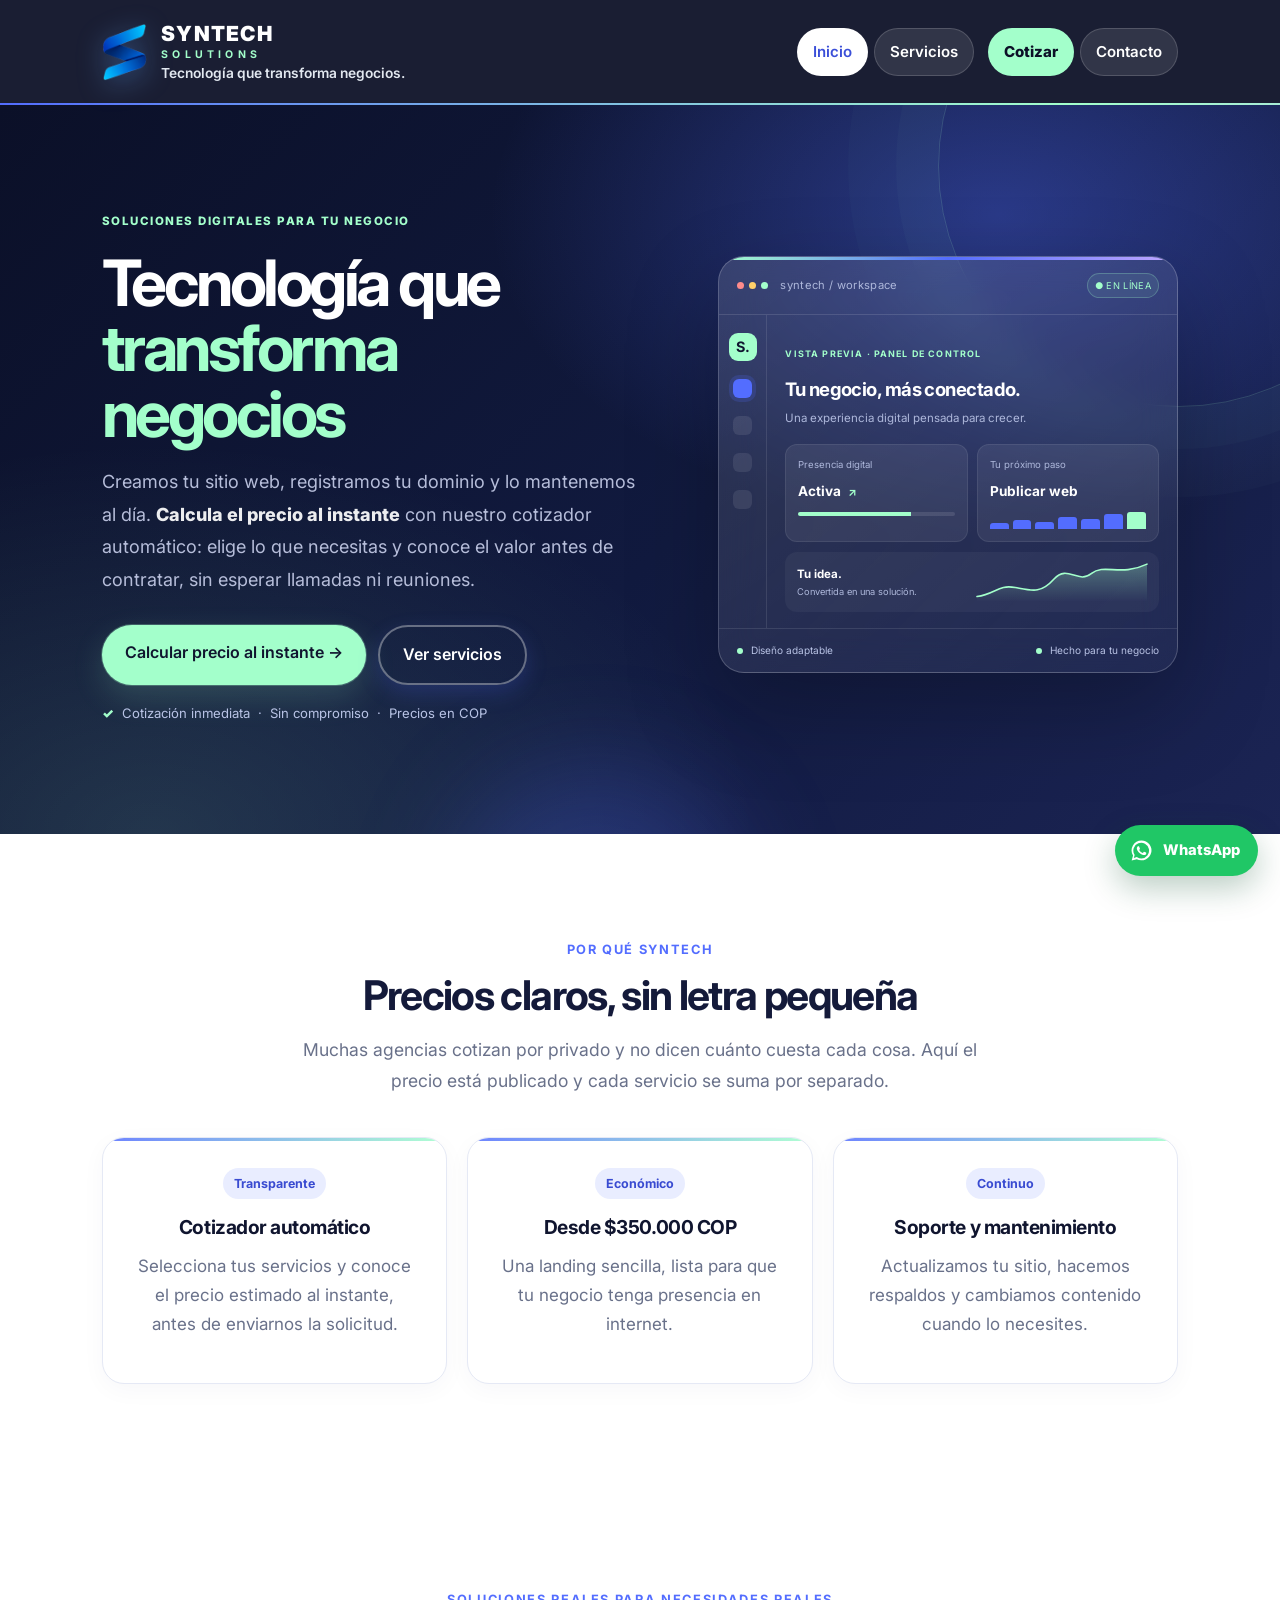
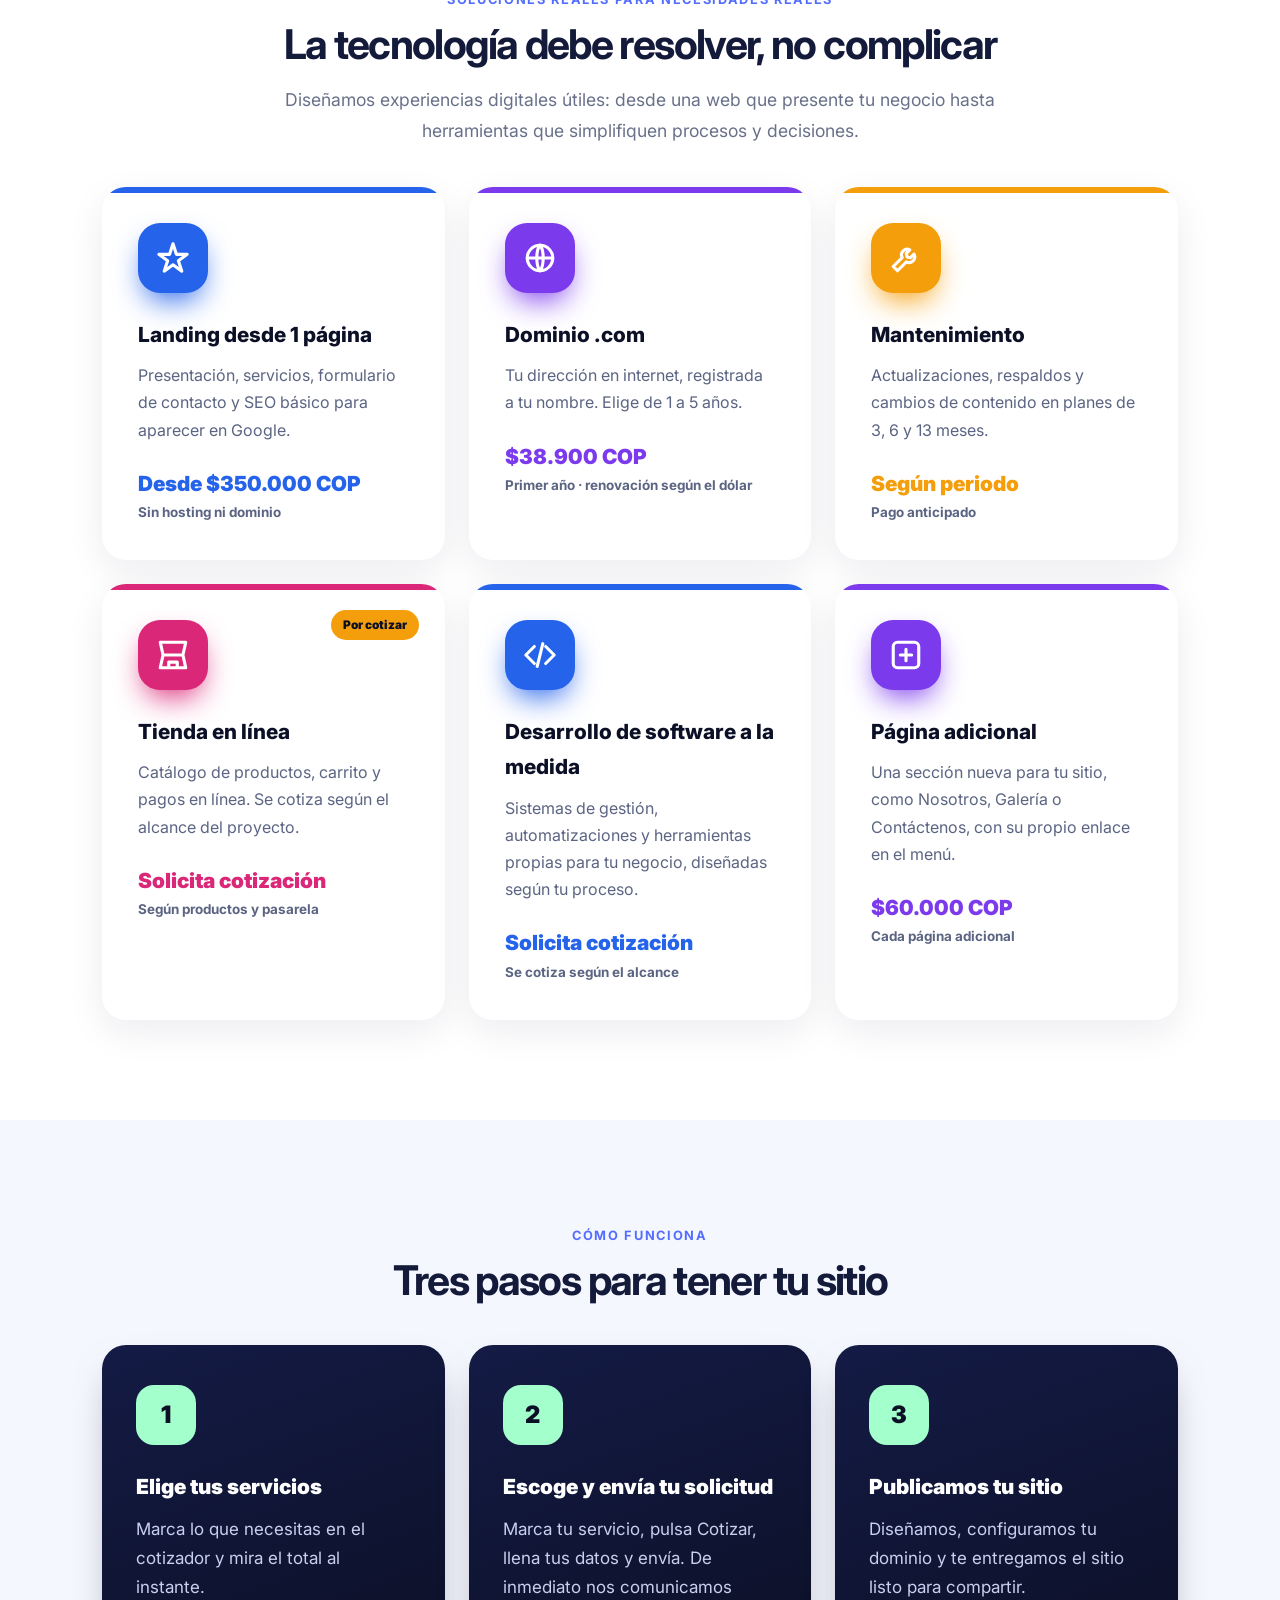
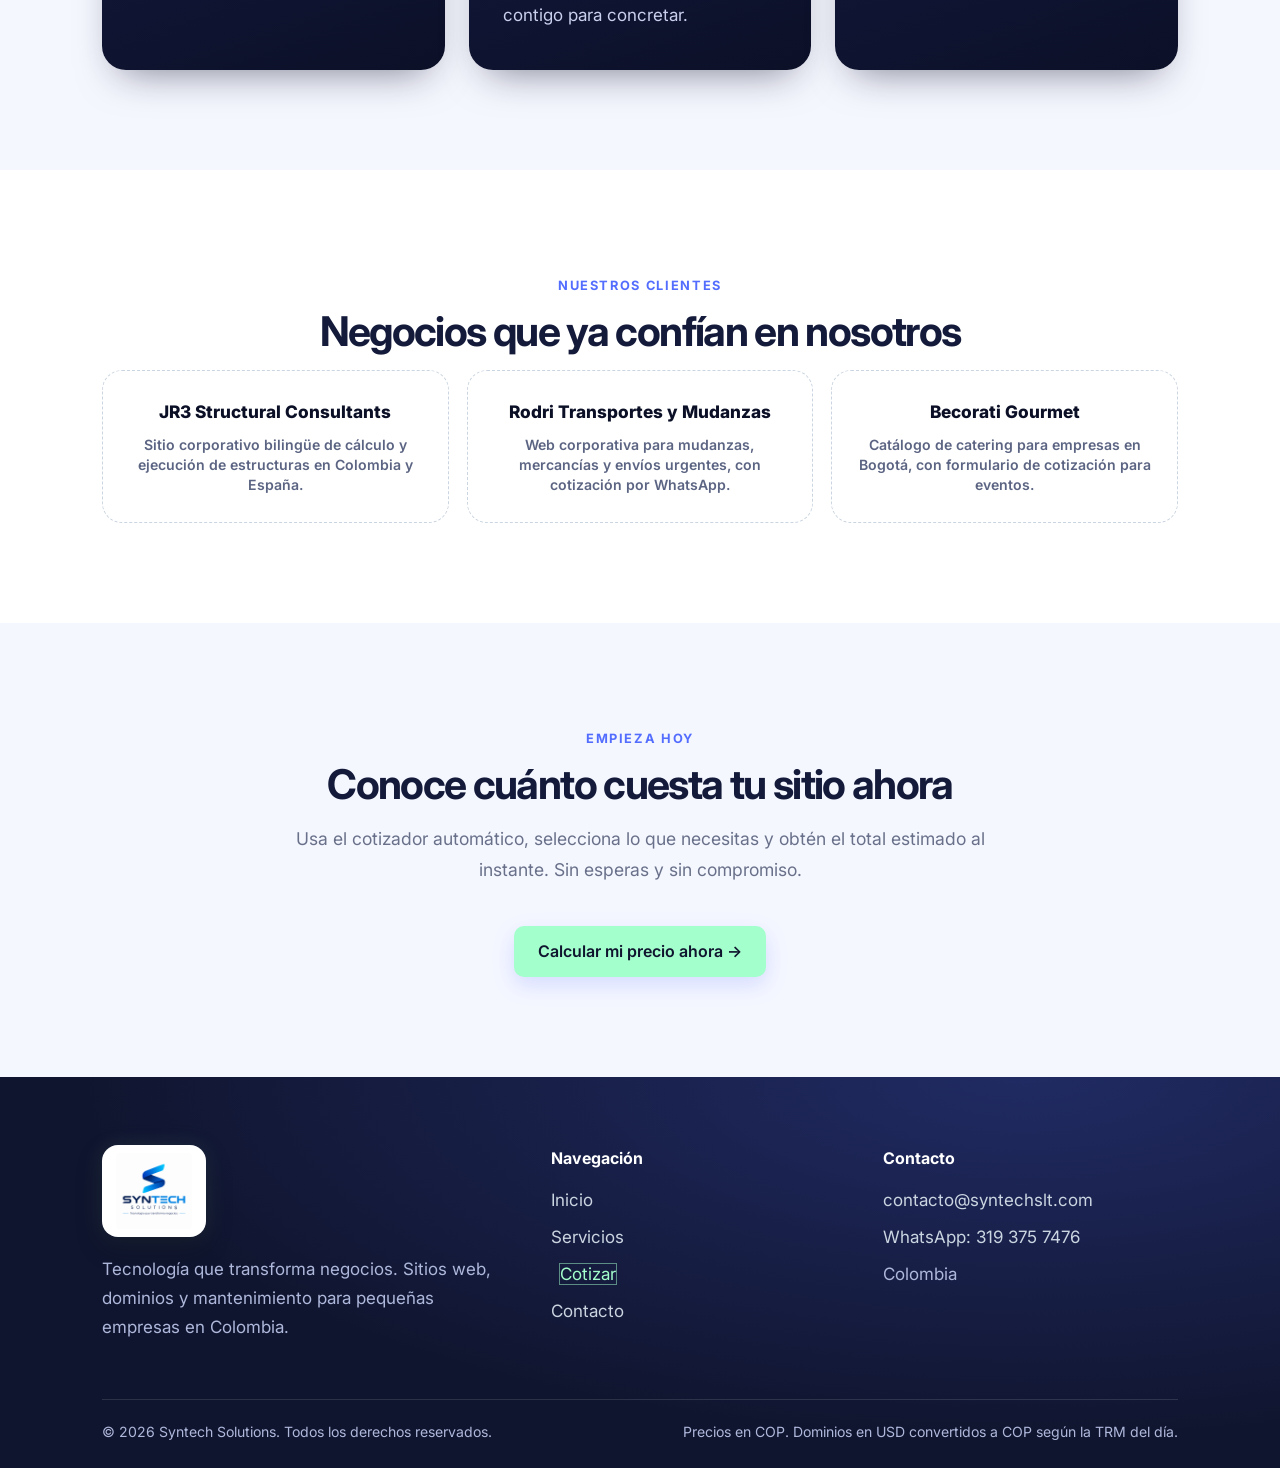
==== commit fbec2470: "Header azul oscuro sin aurora y cache-busting de CSS/JS Co-Authored-By: Claude Sonnet 5.5 <noreply@a" ====
--- a/index.html
+++ b/index.html
@@ -5,7 +5,7 @@
 <meta name="viewport" content="width=device-width, initial-scale=1.0">
 <title>Sitios web en Colombia desde $350.000 | Syntech Solutions</title>
 <meta name="description" content="Creamos tu sitio web desde $350.000 COP, registramos tu dominio .com y damos mantenimiento. Cotiza el precio al instante, sin llamadas ni reuniones.">
-<link rel="stylesheet" href="assets/styles.css">
+<link rel="stylesheet" href="assets/styles.css?v=20261102b">
 <link rel="icon" href="assets/logo.png">
 <link rel="apple-touch-icon" href="assets/logo.png">
 <link rel="canonical" href="https://www.syntechslt.com/">
@@ -271,6 +271,6 @@
   <svg viewBox="0 0 32 32" aria-hidden="true" focusable="false"><path fill="currentColor" d="M16.02 3.2A12.65 12.65 0 0 0 5.16 22.34L3.4 28.8l6.62-1.73A12.7 12.7 0 1 0 16.02 3.2Zm0 22.99c-1.95 0-3.86-.52-5.53-1.51l-.4-.24-3.93 1.03 1.05-3.83-.26-.42a10.04 10.04 0 1 1 9.07 4.97Zm5.51-7.52c-.3-.15-1.77-.87-2.04-.97-.27-.1-.47-.15-.67.15-.2.3-.77.97-.94 1.17-.17.2-.35.22-.65.07-.3-.15-1.27-.47-2.42-1.5-.9-.8-1.5-1.78-1.68-2.08-.17-.3-.02-.46.13-.61.14-.13.3-.35.45-.52.15-.17.2-.3.3-.5.1-.2.05-.37-.02-.52-.08-.15-.67-1.62-.92-2.22-.24-.58-.49-.5-.67-.51h-.57c-.2 0-.52.07-.79.37-.27.3-1.04 1.02-1.04 2.49s1.07 2.89 1.22 3.09c.15.2 2.1 3.2 5.08 4.49.71.31 1.26.5 1.69.64.71.23 1.36.2 1.87.12.57-.08 1.77-.72 2.02-1.42.25-.7.25-1.3.17-1.42-.07-.13-.27-.2-.57-.35Z"/></svg>
   <span>WhatsApp</span>
 </a>
-<script src="assets/site-effects.js"></script>
+<script src="assets/site-effects.js?v=20261102b"></script>
 </body>
 </html>
--- a/assets/styles.css
+++ b/assets/styles.css
@@ -514,3 +514,7 @@
 .client-card strong{font-size:1.08rem;font-weight:800;color:#0c1027}
 .client-card small{color:#5b6482;font-size:.88rem;line-height:1.45}
 .client-card:hover strong{color:#3b4fd8}
+
+/* ===== header: azul oscuro del sitio original, sin brillo azul intenso ===== */
+.site-header::before{display:none!important}
+.site-header{background:rgba(12,16,39,.94)!important}
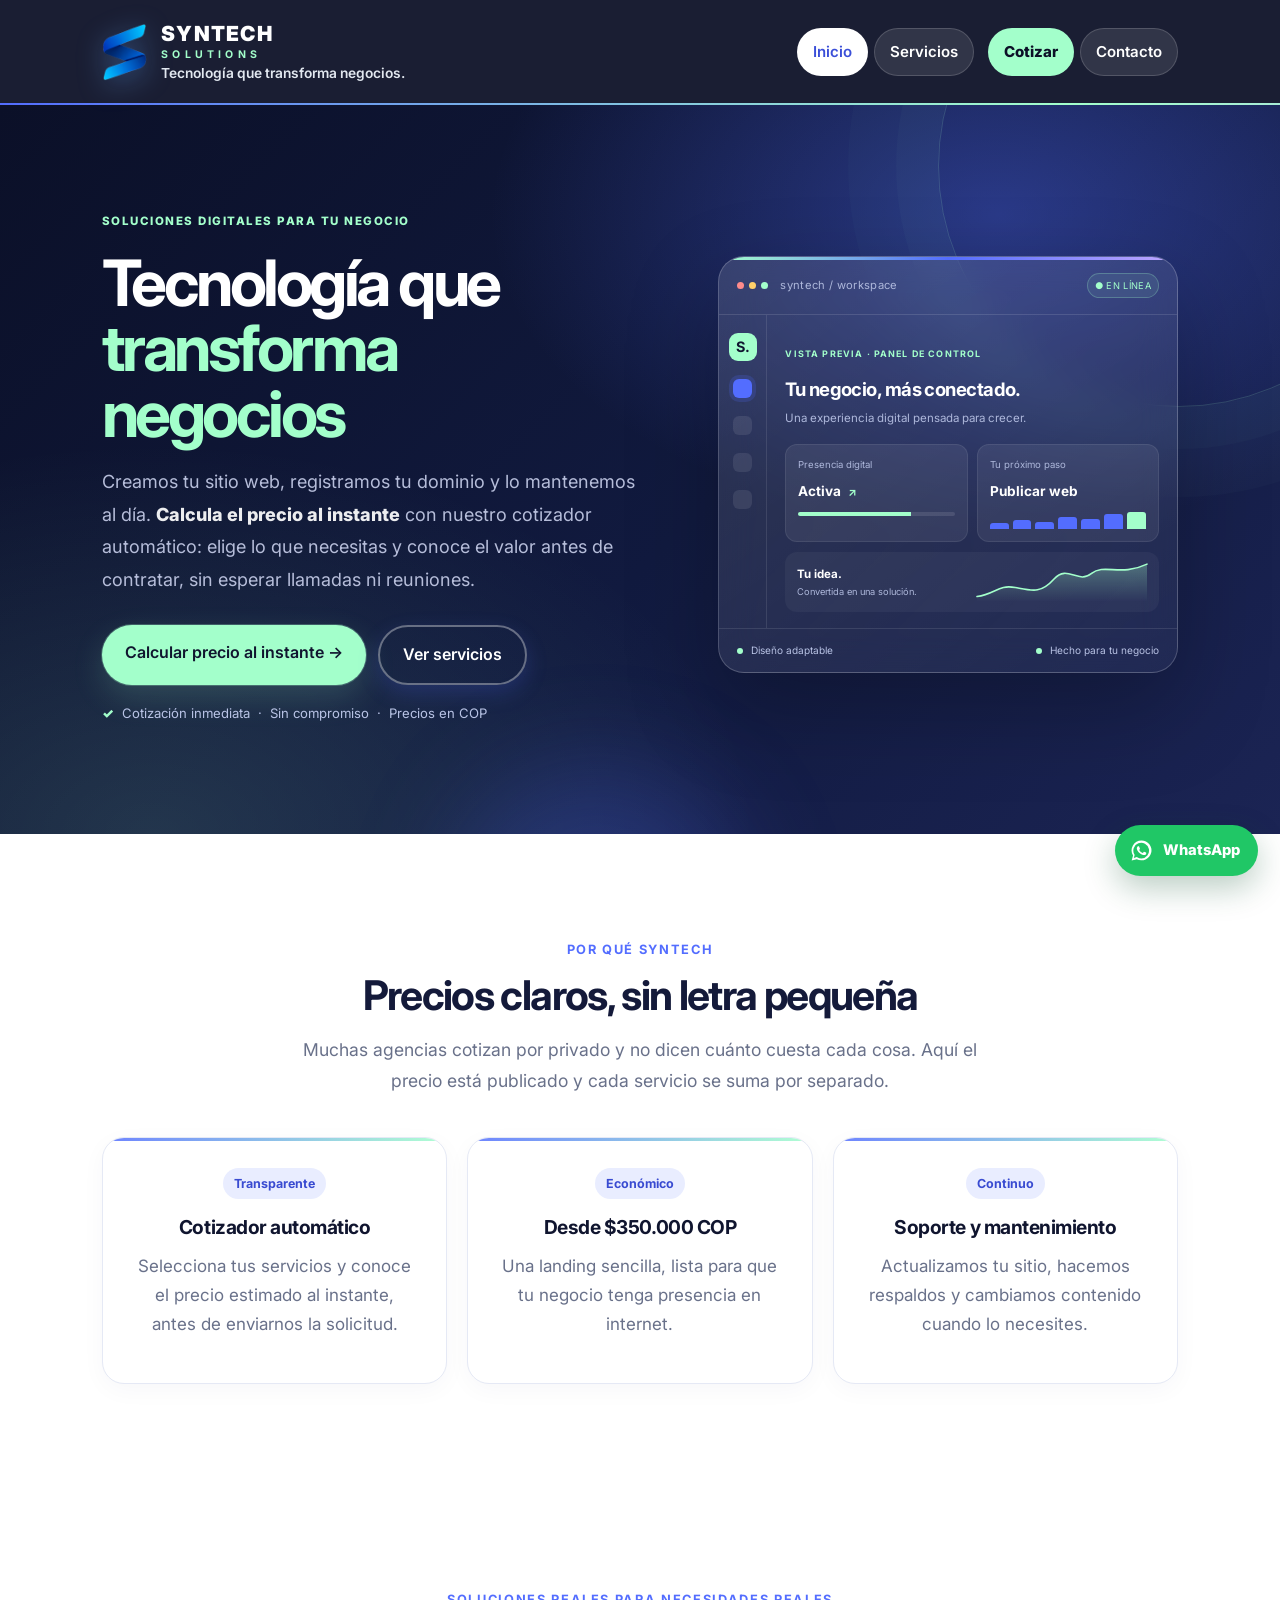
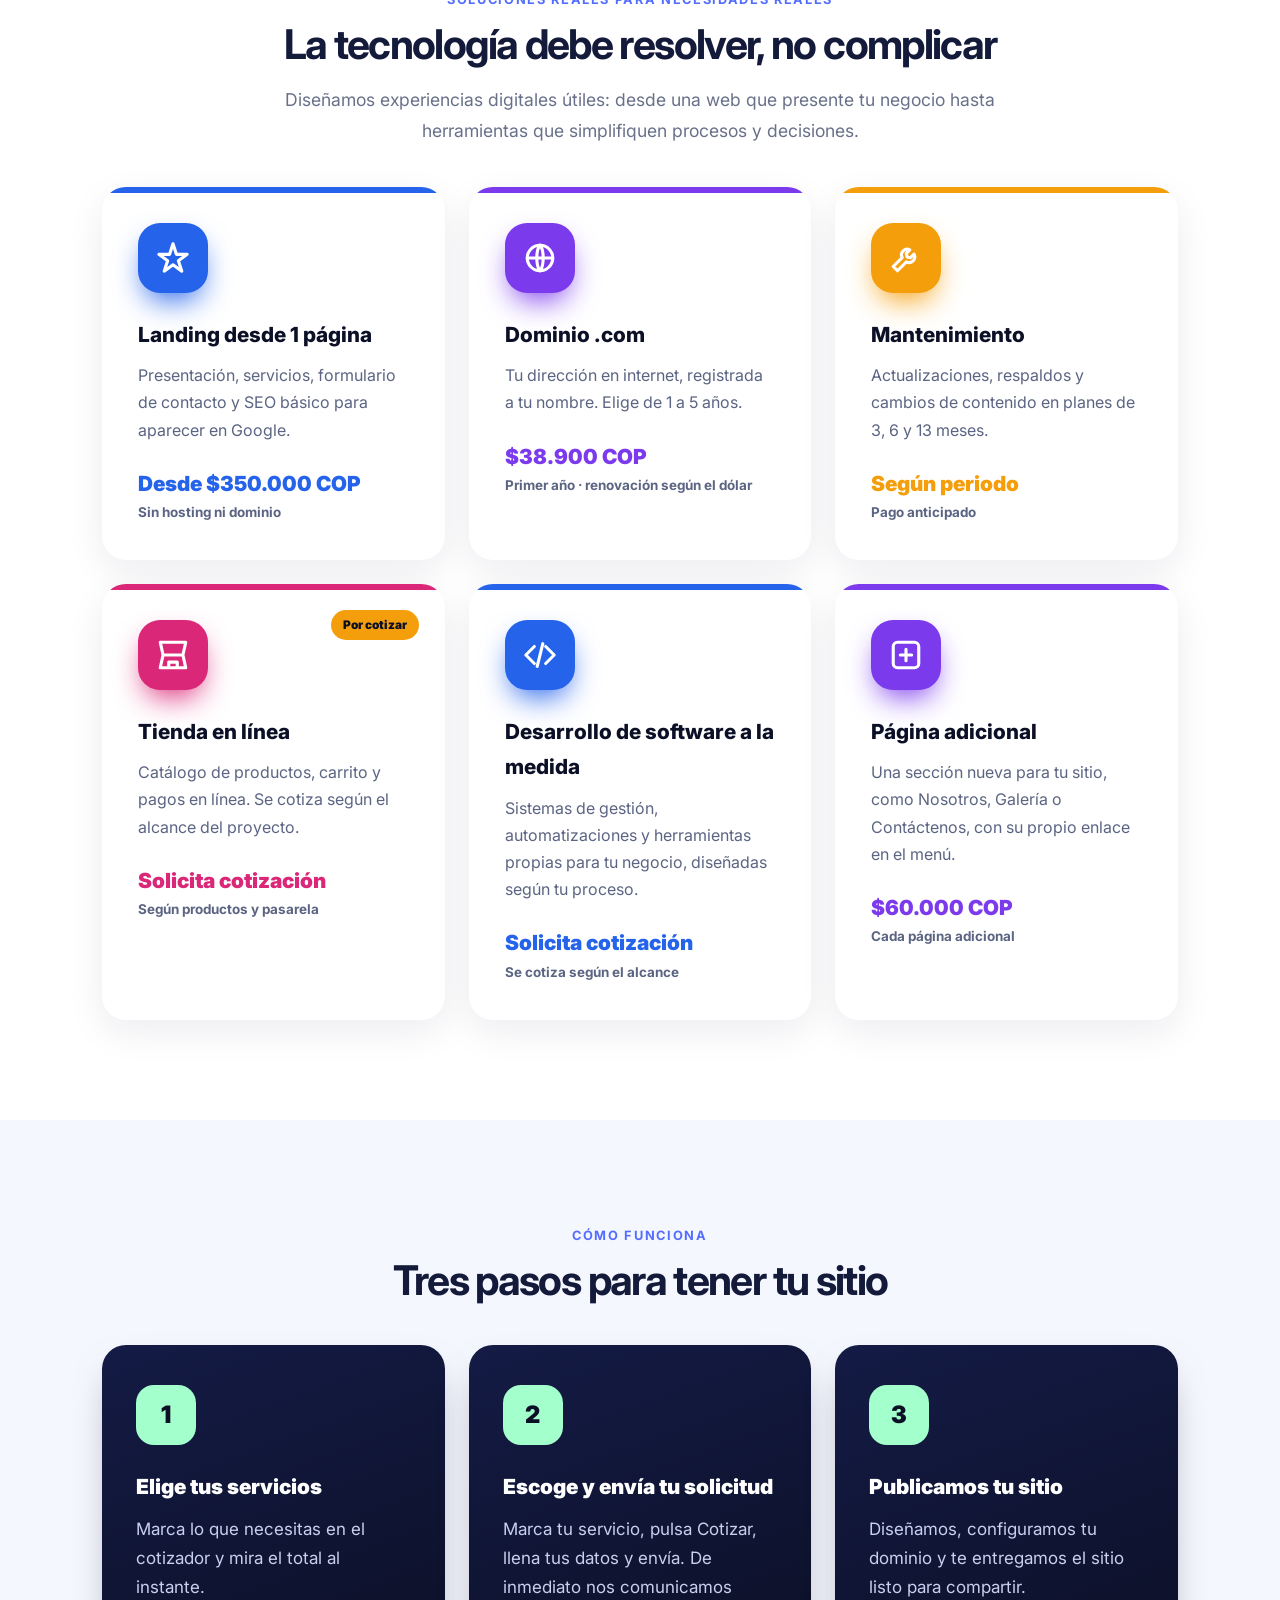
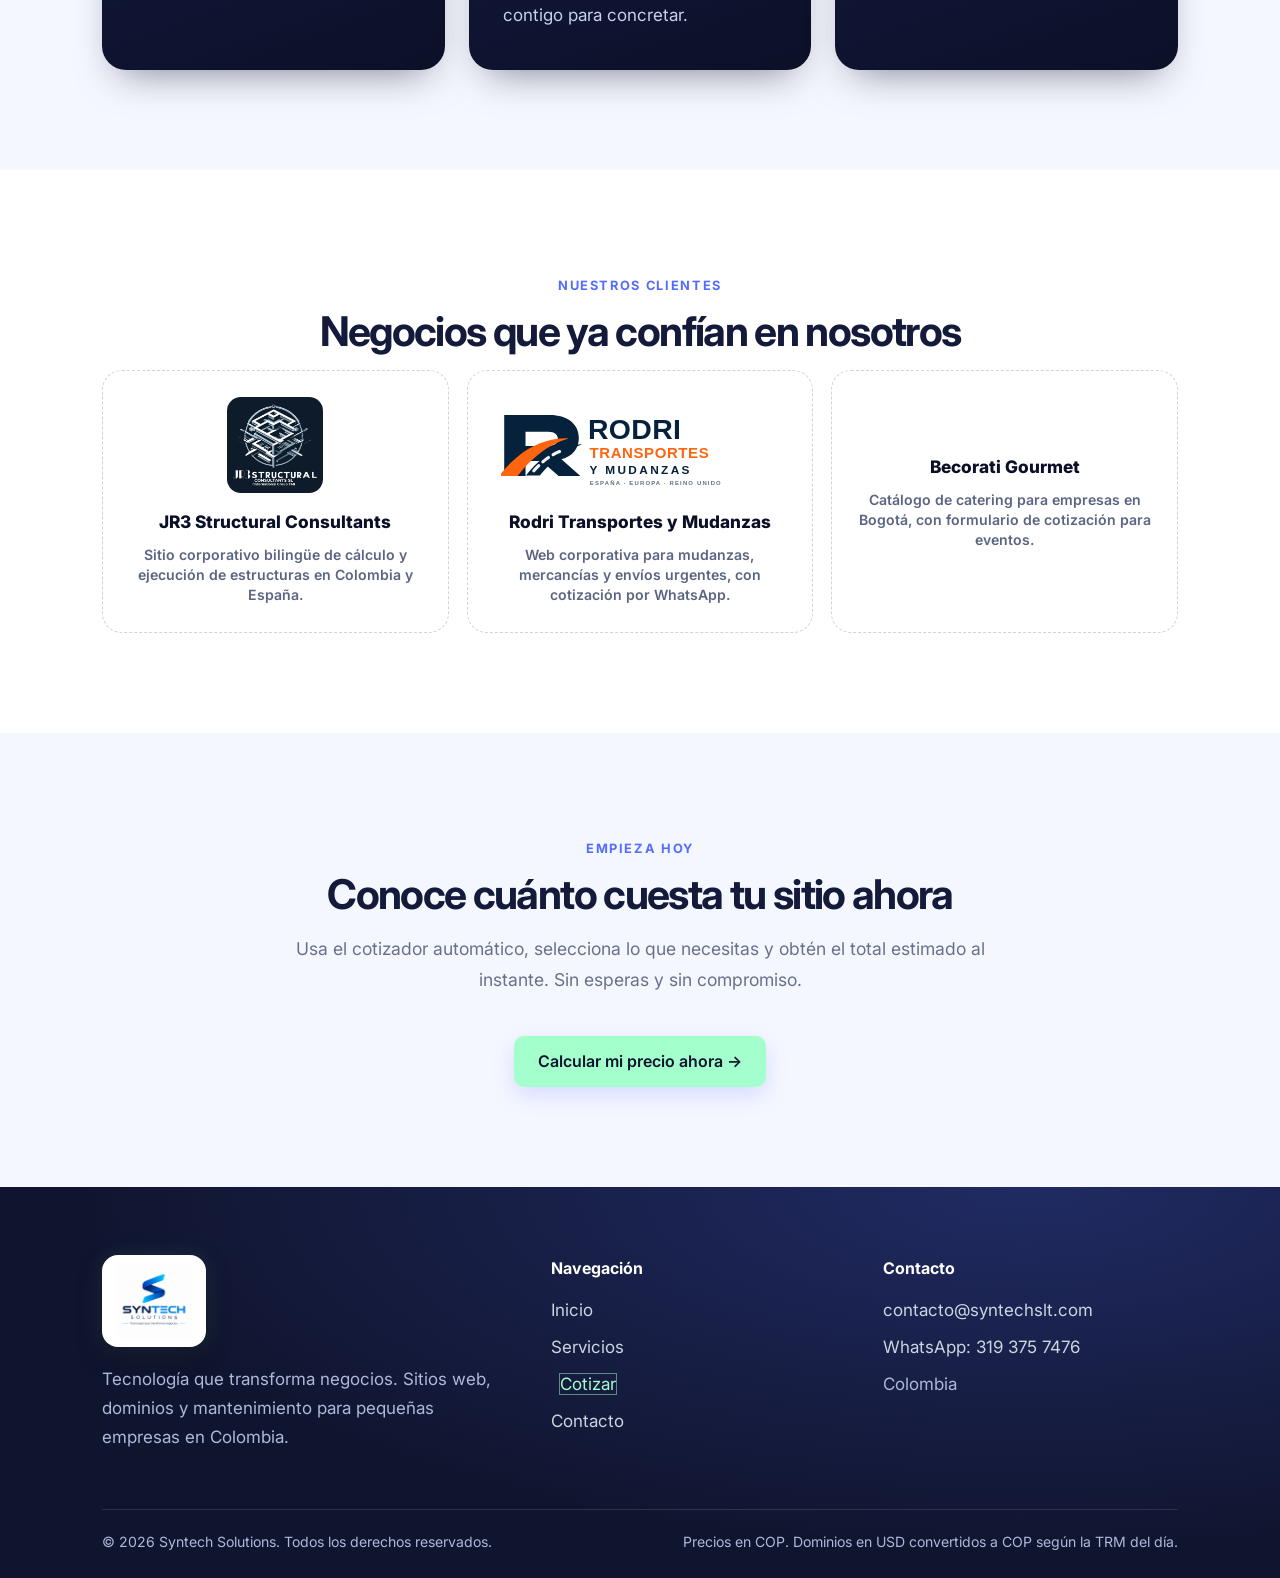
==== commit 7812ca5b: "Logos de clientes JR3 y Rodri Co-Authored-By: Claude Sonnet 5.5 <noreply@anthropic.com> Claude-Sessi" ====
--- a/index.html
+++ b/index.html
@@ -5,7 +5,7 @@
 <meta name="viewport" content="width=device-width, initial-scale=1.0">
 <title>Sitios web en Colombia desde $350.000 | Syntech Solutions</title>
 <meta name="description" content="Creamos tu sitio web desde $350.000 COP, registramos tu dominio .com y damos mantenimiento. Cotiza el precio al instante, sin llamadas ni reuniones.">
-<link rel="stylesheet" href="assets/styles.css?v=20261102b">
+<link rel="stylesheet" href="assets/styles.css?v=20261102c">
 <link rel="icon" href="assets/logo.png">
 <link rel="apple-touch-icon" href="assets/logo.png">
 <link rel="canonical" href="https://www.syntechslt.com/">
@@ -210,10 +210,12 @@
       <h2 class="title">Negocios que ya confían en nosotros</h2>
       <div class="clients-grid">
         <a class="client-logo client-card" href="https://jr3structural.com" target="_blank" rel="noopener noreferrer">
+          <span class="client-img client-img-dark"><img src="assets/clients/jr3.png" alt="Logo JR3 Structural Consultants" width="360" height="360" loading="lazy"></span>
           <strong>JR3 Structural Consultants</strong>
           <small>Sitio corporativo bilingüe de cálculo y ejecución de estructuras en Colombia y España.</small>
         </a>
         <a class="client-logo client-card" href="https://rodritrans.com/" target="_blank" rel="noopener noreferrer">
+          <span class="client-img"><img src="assets/clients/rodri.svg" alt="Logo Rodri Transportes y Mudanzas" width="760" height="210" loading="lazy"></span>
           <strong>Rodri Transportes y Mudanzas</strong>
           <small>Web corporativa para mudanzas, mercancías y envíos urgentes, con cotización por WhatsApp.</small>
         </a>
--- a/assets/styles.css
+++ b/assets/styles.css
@@ -518,3 +518,8 @@
 /* ===== header: azul oscuro del sitio original, sin brillo azul intenso ===== */
 .site-header::before{display:none!important}
 .site-header{background:rgba(12,16,39,.94)!important}
+
+/* ===== logos de clientes ===== */
+.client-img{display:flex;align-items:center;justify-content:center;width:100%;height:96px;margin-bottom:6px}
+.client-img img{max-height:96px;max-width:100%;width:auto;height:auto;object-fit:contain}
+.client-img-dark img{height:96px;width:96px;border-radius:14px}
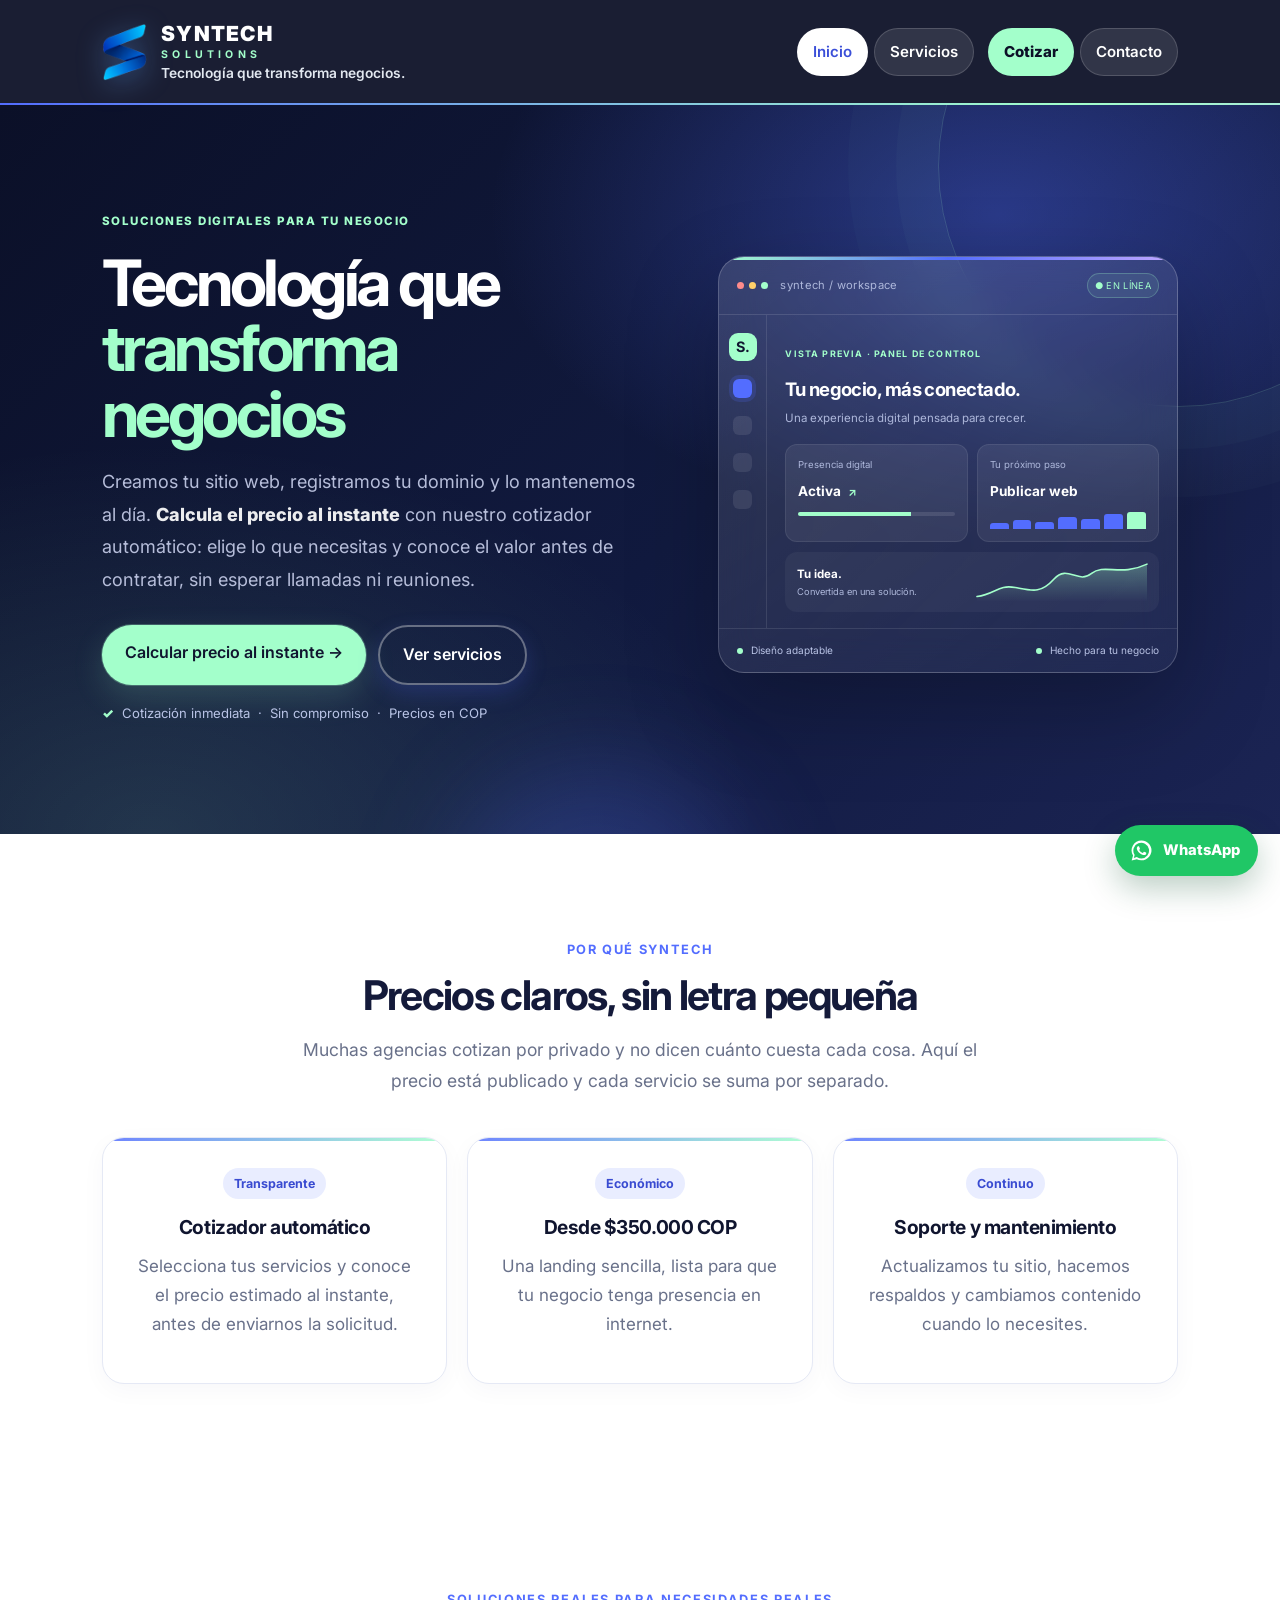
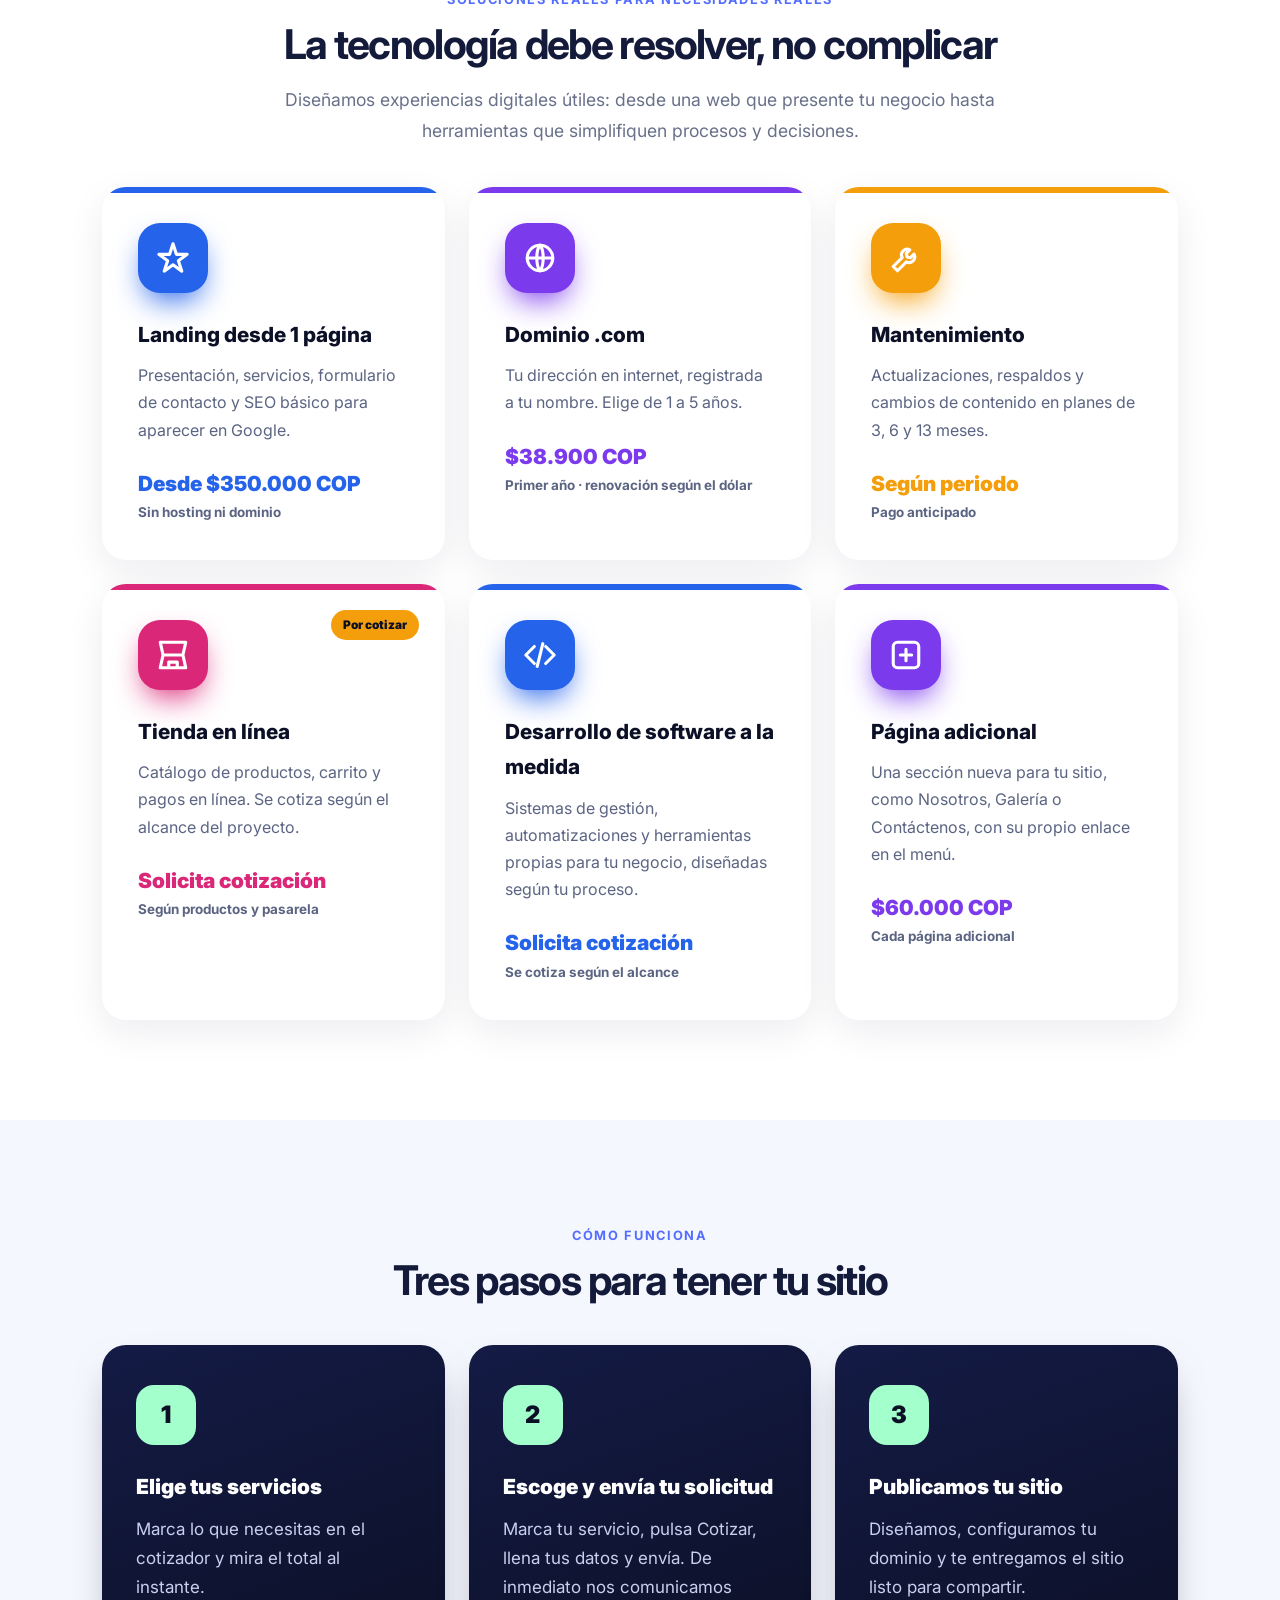
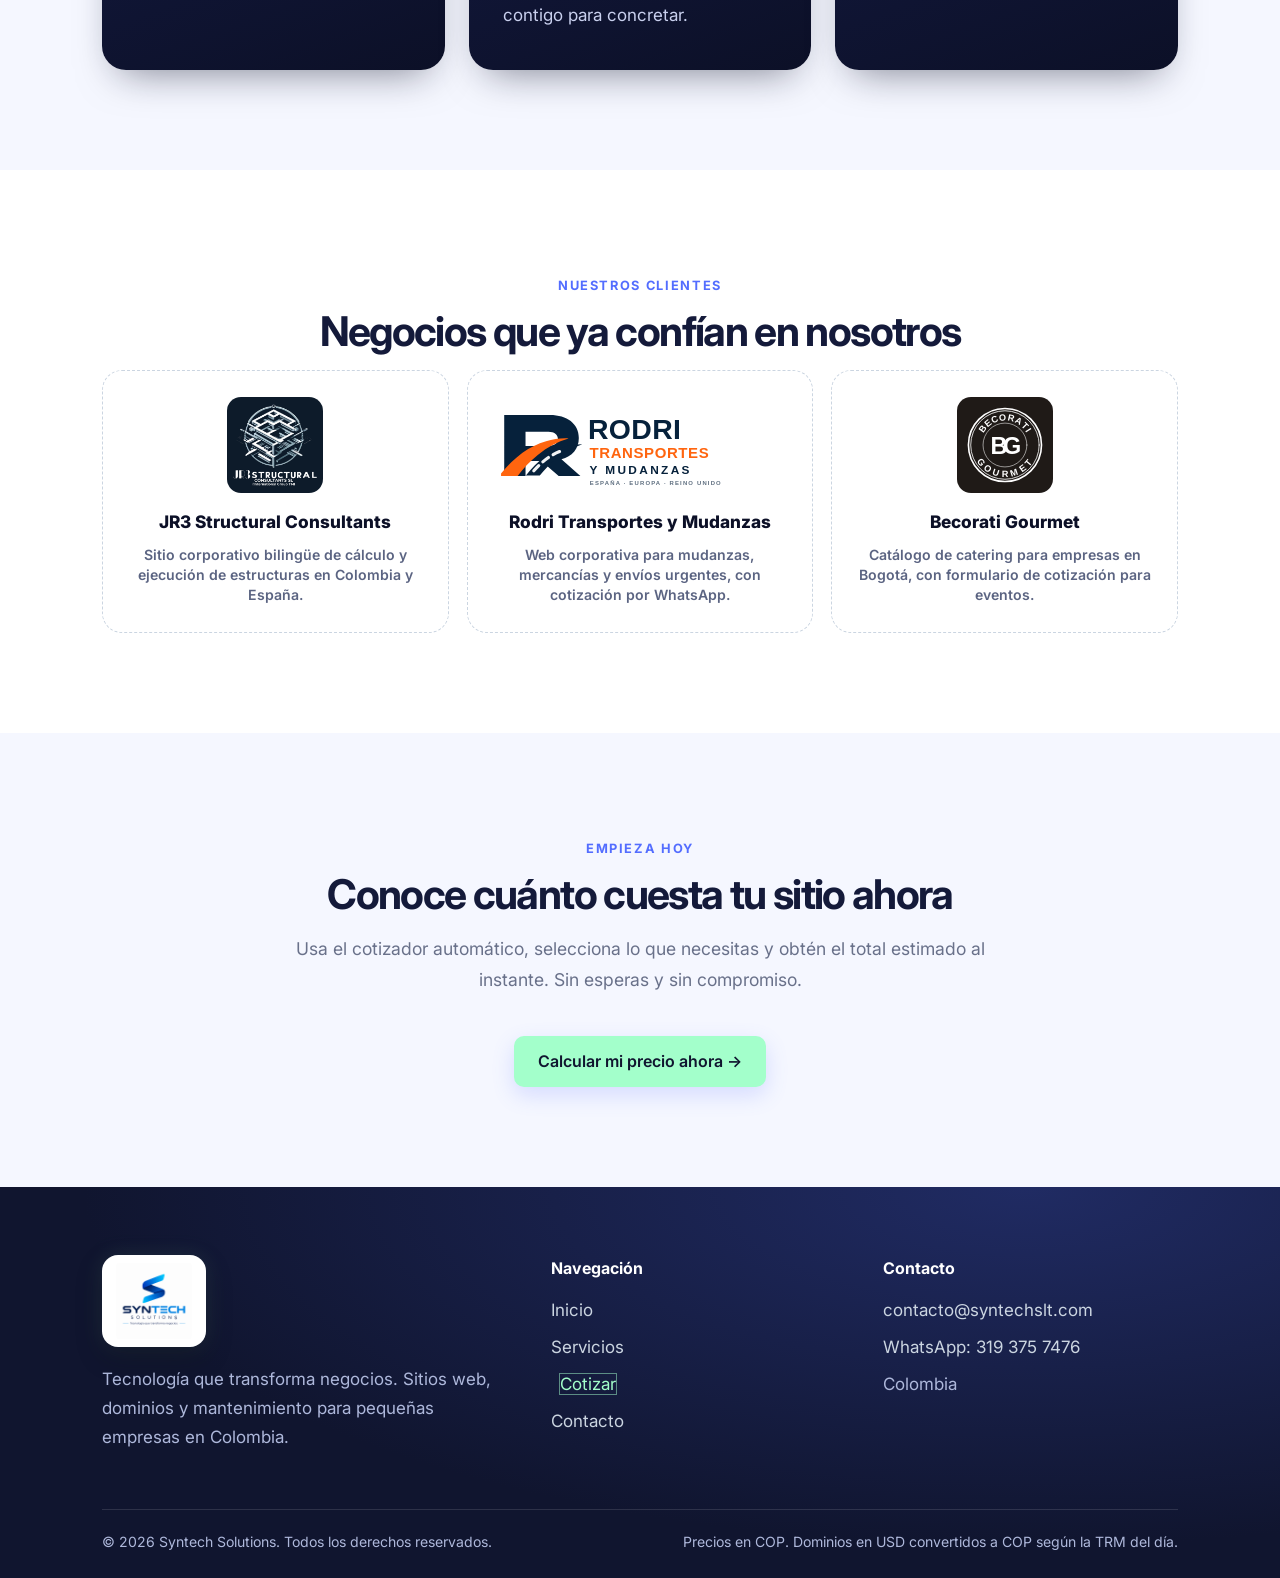
==== commit 874220b4: "Logo de Becorati Gourmet Co-Authored-By: Claude Sonnet 5.5 <noreply@anthropic.com> Claude-Session: h" ====
--- a/index.html
+++ b/index.html
@@ -5,7 +5,7 @@
 <meta name="viewport" content="width=device-width, initial-scale=1.0">
 <title>Sitios web en Colombia desde $350.000 | Syntech Solutions</title>
 <meta name="description" content="Creamos tu sitio web desde $350.000 COP, registramos tu dominio .com y damos mantenimiento. Cotiza el precio al instante, sin llamadas ni reuniones.">
-<link rel="stylesheet" href="assets/styles.css?v=20261102c">
+<link rel="stylesheet" href="assets/styles.css?v=20261102d">
 <link rel="icon" href="assets/logo.png">
 <link rel="apple-touch-icon" href="assets/logo.png">
 <link rel="canonical" href="https://www.syntechslt.com/">
@@ -220,6 +220,7 @@
           <small>Web corporativa para mudanzas, mercancías y envíos urgentes, con cotización por WhatsApp.</small>
         </a>
         <a class="client-logo client-card" href="https://www.becoratigourmet.com/" target="_blank" rel="noopener noreferrer">
+          <span class="client-img client-img-dark client-img-becorati"><img src="assets/clients/becorati.svg" alt="Logo Becorati Gourmet" width="741" height="740" loading="lazy"></span>
           <strong>Becorati Gourmet</strong>
           <small>Catálogo de catering para empresas en Bogotá, con formulario de cotización para eventos.</small>
         </a>
--- a/assets/styles.css
+++ b/assets/styles.css
@@ -523,3 +523,4 @@
 .client-img{display:flex;align-items:center;justify-content:center;width:100%;height:96px;margin-bottom:6px}
 .client-img img{max-height:96px;max-width:100%;width:auto;height:auto;object-fit:contain}
 .client-img-dark img{height:96px;width:96px;border-radius:14px}
+.client-img-becorati img{background:#1f1a17}
